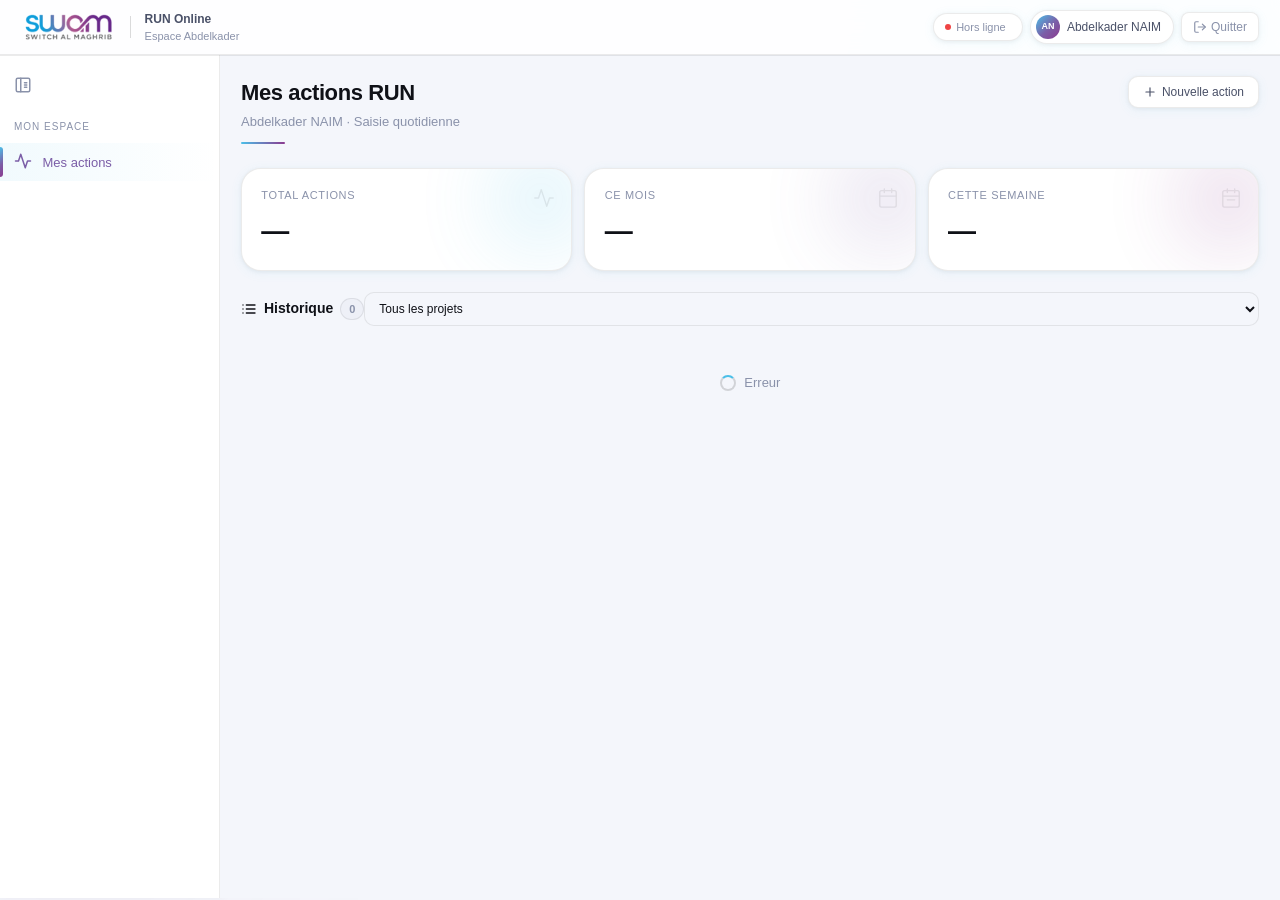
==== abdelkader.html @ e6ba7ee1 "Add files via upload" ====
<!DOCTYPE html>
<html lang="fr">
<head>
<meta charset="UTF-8">
<meta name="viewport" content="width=device-width, initial-scale=1.0">
<title>SWAM — Abdelkader NAIM</title>
<link rel="stylesheet" href="style.css">
</head>
<body>
<div class="orb orb1"></div>
<div class="orb orb2"></div>
<div class="toast-container"><div class="toast" id="toast"></div></div>

<div class="topbar">
  <div class="topbar-left">
    <div class="topbar-logo"><a href="index.html"><img src="[data-uri]" alt="SWAM" class="swam-logo"></a></div>
    <div class="topbar-div"></div>
    <div class="topbar-title"><strong>RUN Online</strong>Espace Abdelkader</div>
  </div>
  <div class="topbar-right">
    <div class="sb-pill" onclick="pingDB()">
      <div class="sb-dot chk" id="sb-dot"></div>
      <span id="sb-lbl" style="font-size:11px">Supabase</span>
      <span id="sb-ms" style="color:var(--text3);font-size:11px"></span>
    </div>
    <div class="user-chip">
      <div class="u-av">AN</div>
      <span class="u-name">Abdelkader NAIM</span>
    </div>
    <a href="index.html" class="btn-logout">
      <svg width="14" height="14" viewBox="0 0 24 24" fill="none" stroke="currentColor" stroke-width="2" stroke-linecap="round" stroke-linejoin="round"><path d="M9 21H5a2 2 0 0 1-2-2V5a2 2 0 0 1 2-2h4"/><polyline points="16 17 21 12 16 7"/><line x1="21" y1="12" x2="9" y2="12"/></svg>
      Quitter
    </a>
  </div>
</div>

<div class="app-body">
  <div class="sidebar" id="sidebar">
    <button class="sb-toggle" onclick="toggleSB()">
      <svg id="sb-icon" width="18" height="18" viewBox="0 0 24 24" fill="none" stroke="currentColor" stroke-width="2" stroke-linecap="round" stroke-linejoin="round"><rect x="3" y="3" width="18" height="18" rx="2"/><line x1="9" y1="3" x2="9" y2="21"/><line x1="14" y1="9" x2="17" y2="9"/><line x1="14" y1="12" x2="17" y2="12"/><line x1="14" y1="15" x2="17" y2="15"/></svg>
    </button>
    <div class="nav-section">Mon espace</div>
    <button class="nav-item active" id="nav-actions">
      <span class="nav-icon">
        <svg width="18" height="18" viewBox="0 0 24 24" fill="none" stroke="currentColor" stroke-width="2" stroke-linecap="round" stroke-linejoin="round"><polyline points="22 12 18 12 15 21 9 3 6 12 2 12"/></svg>
      </span>
      <span class="nav-label">Mes actions</span>
    </button>
  </div>

  <div class="content">
    <div class="page-hdr au">
      <div class="page-hdr-top">
        <div>
          <div class="page-title">Mes actions RUN</div>
          <div class="page-sub">Abdelkader NAIM · Saisie quotidienne</div>
        </div>
        <button class="btn-ghost" onclick="toggleForm()" id="form-toggle-btn">
          <svg width="14" height="14" viewBox="0 0 24 24" fill="none" stroke="currentColor" stroke-width="2" stroke-linecap="round" stroke-linejoin="round"><line x1="12" y1="5" x2="12" y2="19"/><line x1="5" y1="12" x2="19" y2="12"/></svg>
          Nouvelle action
        </button>
      </div>
      <div class="grad-accent"></div>
    </div>

    <div class="glass-card au d1 hidden" id="action-form" style="margin-bottom:1.25rem">
      <div class="glass-card-hdr">
        <div class="glass-card-title">
          <svg width="16" height="16" viewBox="0 0 24 24" fill="none" stroke="var(--c1)" stroke-width="2" stroke-linecap="round" stroke-linejoin="round"><line x1="12" y1="5" x2="12" y2="19"/><line x1="5" y1="12" x2="19" y2="12"/></svg>
          <span id="form-ttl">Nouvelle action</span>
        </div>
        <button class="btn-ghost" onclick="toggleForm()">
          <svg width="14" height="14" viewBox="0 0 24 24" fill="none" stroke="currentColor" stroke-width="2" stroke-linecap="round" stroke-linejoin="round"><line x1="18" y1="6" x2="6" y2="18"/><line x1="6" y1="6" x2="18" y2="18"/></svg>
        </button>
      </div>
      <div class="form-grid g2f">
        <div><label class="field-label">Date</label><input type="date" class="field-input" id="f-date"></div>
        <div><label class="field-label">Projet</label><select class="field-input" id="f-proj" onchange="loadFormST()"><option value="">— Sélectionner —</option></select></div>
      </div>
      <div class="form-grid g2f" style="margin-bottom:.75rem">
        <div><label class="field-label">Sous-tâche</label><select class="field-input" id="f-st"><option value="">— Aucune —</option></select></div>
        <div class="row-ab">
          <button class="btn-grad" id="f-submit" onclick="submitAction()">
            <svg width="14" height="14" viewBox="0 0 24 24" fill="none" stroke="currentColor" stroke-width="2" stroke-linecap="round" stroke-linejoin="round"><line x1="22" y1="2" x2="11" y2="13"/><polygon points="22 2 15 22 11 13 2 9 22 2"/></svg>
            <span id="f-lbl">Enregistrer</span>
          </button>
        </div>
      </div>
      <div><label class="field-label">Description</label><textarea class="field-input" id="f-desc" placeholder="Décrivez l'action réalisée…" rows="3"></textarea></div>
    </div>

    <div class="stats-grid au d2">
      <div class="stat-card"><div class="stat-glow g1c"></div><div class="stat-label">Total actions</div><div class="stat-val" id="ps-tot">—</div>
        <div class="stat-icon"><svg width="22" height="22" viewBox="0 0 24 24" fill="none" stroke="currentColor" stroke-width="1.5" stroke-linecap="round" stroke-linejoin="round"><polyline points="22 12 18 12 15 21 9 3 6 12 2 12"/></svg></div>
      </div>
      <div class="stat-card"><div class="stat-glow g2c"></div><div class="stat-label">Ce mois</div><div class="stat-val" id="ps-month">—</div>
        <div class="stat-icon"><svg width="22" height="22" viewBox="0 0 24 24" fill="none" stroke="currentColor" stroke-width="1.5" stroke-linecap="round" stroke-linejoin="round"><rect x="3" y="4" width="18" height="18" rx="2"/><line x1="16" y1="2" x2="16" y2="6"/><line x1="8" y1="2" x2="8" y2="6"/><line x1="3" y1="10" x2="21" y2="10"/></svg></div>
      </div>
      <div class="stat-card"><div class="stat-glow g3c"></div><div class="stat-label">Cette semaine</div><div class="stat-val" id="ps-week">—</div>
        <div class="stat-icon"><svg width="22" height="22" viewBox="0 0 24 24" fill="none" stroke="currentColor" stroke-width="1.5" stroke-linecap="round" stroke-linejoin="round"><rect x="3" y="4" width="18" height="18" rx="2"/><line x1="16" y1="2" x2="16" y2="6"/><line x1="8" y1="2" x2="8" y2="6"/><line x1="3" y1="10" x2="21" y2="10"/><line x1="8" y1="14" x2="16" y2="14"/></svg></div>
      </div>
    </div>

    <div class="sec-hdr au d3">
      <div class="sec-title">
        <svg width="16" height="16" viewBox="0 0 24 24" fill="none" stroke="currentColor" stroke-width="2" stroke-linecap="round" stroke-linejoin="round"><line x1="8" y1="6" x2="21" y2="6"/><line x1="8" y1="12" x2="21" y2="12"/><line x1="8" y1="18" x2="21" y2="18"/><line x1="3" y1="6" x2="3.01" y2="6"/><line x1="3" y1="12" x2="3.01" y2="12"/><line x1="3" y1="18" x2="3.01" y2="18"/></svg>
        Historique <span class="count-pill" id="p-cnt">0</span>
      </div>
      <select class="field-input" id="p-fproj" onchange="filterPA()" style="height:34px;padding:0 10px;font-size:12px;min-width:150px">
        <option value="">Tous les projets</option>
      </select>
    </div>
    <div id="person-list" class="action-list au d4"></div>
  </div>
</div>

<script src="icons.js"></script>
<script src="app.js"></script>
<script>
const WHO = 'ak';
let EDITING = null, formOpen = false, PA = [];

window.addEventListener('DOMContentLoaded', async () => {
  pingDB();
  await loadProjects();
  fillSel('f-proj');
  fillSel('p-fproj', true);
  document.getElementById('f-date').value = TODAY;
  await fetchPA();
});

function toggleSB() {
  SB_OPEN = !SB_OPEN;
  const sb = document.getElementById('sidebar');
  sb.classList.toggle('collapsed', !SB_OPEN);
}

function toggleForm() {
  const f = document.getElementById('action-form');
  const btn = document.getElementById('form-toggle-btn');
  formOpen = !formOpen;
  f.classList.toggle('hidden', !formOpen);
  btn.innerHTML = formOpen
    ? '<svg width="14" height="14" viewBox="0 0 24 24" fill="none" stroke="currentColor" stroke-width="2" stroke-linecap="round" stroke-linejoin="round"><line x1="18" y1="6" x2="6" y2="18"/><line x1="6" y1="6" x2="18" y2="18"/></svg> Fermer'
    : '<svg width="14" height="14" viewBox="0 0 24 24" fill="none" stroke="currentColor" stroke-width="2" stroke-linecap="round" stroke-linejoin="round"><line x1="12" y1="5" x2="12" y2="19"/><line x1="5" y1="12" x2="19" y2="12"/></svg> Nouvelle action';
  if (formOpen && !EDITING) { document.getElementById('f-date').value = TODAY; fillSel('f-proj'); }
}

function loadFormST() {
  const pid = document.getElementById('f-proj').value;
  const sel = document.getElementById('f-st');
  sel.innerHTML = '<option value="">— Aucune —</option>';
  if (!pid) return;
  const p = PROJS.find(x => x.id === pid);
  if (p && p.subtasks) p.subtasks.forEach(st => { const o = document.createElement('option'); o.value = st.id; o.textContent = st.name; sel.appendChild(o); });
}

async function fetchPA() {
  try {
    PA = await GET('actions', '?who=eq.ak&order=date.desc,created_at.desc&select=*,projects(name),subtasks(name)');
    document.getElementById('ps-tot').textContent   = PA.length;
    document.getElementById('ps-month').textContent = PA.filter(a => a.date >= MS).length;
    document.getElementById('ps-week').textContent  = PA.filter(a => a.date >= WS).length;
    filterPA();
  } catch(e) { document.getElementById('person-list').innerHTML = '<div class="loading-row"><div class="spinner"></div> Erreur</div>'; }
}

function filterPA() {
  const fp = document.getElementById('p-fproj').value;
  const acts = fp ? PA.filter(a => a.project_id === fp) : PA;
  document.getElementById('p-cnt').textContent = acts.length;
  renderList('person-list', acts, WHO, true);
}

async function submitAction() {
  const date = document.getElementById('f-date').value;
  const pid  = document.getElementById('f-proj').value;
  const stid = document.getElementById('f-st').value;
  const desc = document.getElementById('f-desc').value.trim();
  if (!date || !pid || !desc) { toast('Date, projet et description requis', 'err'); return; }
  const btn = document.getElementById('f-submit'); btn.disabled = true;
  try {
    if (EDITING) {
      await PATCH('actions', { date, project_id: pid, subtask_id: stid || null, description: desc }, '?id=eq.' + EDITING);
      toast('Action modifiée'); EDITING = null;
      document.getElementById('f-lbl').textContent = 'Enregistrer';
      document.getElementById('form-ttl').textContent = 'Nouvelle action';
    } else {
      await POST('actions', { id: uid(), who: WHO, date, project_id: pid, subtask_id: stid || null, description: desc });
      toast('Action ajoutée');
    }
    document.getElementById('f-desc').value = '';
    document.getElementById('f-proj').value = '';
    document.getElementById('f-st').innerHTML = '<option value="">— Aucune —</option>';
    if (formOpen) toggleForm();
    await fetchPA();
  } catch(e) { toast('Erreur : ' + e.message, 'err'); }
  btn.disabled = false;
}

async function editAct(id) {
  const a = PA.find(x => x.id === id); if (!a) return;
  EDITING = id;
  if (!formOpen) toggleForm();
  document.getElementById('f-date').value = a.date;
  fillSel('f-proj'); document.getElementById('f-proj').value = a.project_id || '';
  loadFormST(); setTimeout(() => { document.getElementById('f-st').value = a.subtask_id || ''; }, 80);
  document.getElementById('f-desc').value = a.description;
  document.getElementById('f-lbl').textContent = 'Mettre à jour';
  document.getElementById('form-ttl').textContent = "Modifier l'action";
  window.scrollTo(0, 0);
}

async function delAct(id) {
  if (!confirm('Supprimer cette action définitivement ?')) return;
  try { await DEL('actions', '?id=eq.' + id); toast('Action supprimée'); await fetchPA(); }
  catch(e) { toast('Erreur', 'err'); }
}
</script>
</body>
</html>
---- style.css ----
/* ── RESET & BASE ── */
*, *::before, *::after { box-sizing: border-box; margin: 0; padding: 0; }

:root {
  --c1: #4BBFE8;
  --c2: #7B5EA7;
  --c3: #8B3A8F;
  --grad: linear-gradient(135deg, #4BBFE8 0%, #7B5EA7 55%, #8B3A8F 100%);
  --grad90: linear-gradient(90deg, #4BBFE8, #8B3A8F);
  --bg: #F4F6FB;
  --bg2: #FFFFFF;
  --bg3: #EEF0F7;
  --text: #0F1117;
  --text2: #4A5168;
  --text3: #8A92AA;
  --bd: rgba(0,0,0,0.08);
  --bd2: rgba(0,0,0,0.14);
  --shadow: 0 2px 12px rgba(75,191,232,0.08), 0 1px 4px rgba(0,0,0,0.06);
  --shadow-hover: 0 8px 32px rgba(75,191,232,0.18), 0 2px 8px rgba(0,0,0,0.08);
  --r: 14px;
  --r2: 20px;
}

html, body {
  height: 100%;
  background: var(--bg);
  color: var(--text);
  font-family: 'Inter', -apple-system, BlinkMacSystemFont, 'Segoe UI', sans-serif;
  font-size: 14px;
  line-height: 1.5;
  overflow-x: hidden;
}

.hidden { display: none !important; }

/* ── ANIMATIONS ── */
@keyframes fadeUp {
  from { opacity: 0; transform: translateY(16px); }
  to   { opacity: 1; transform: translateY(0); }
}
@keyframes float {
  0%, 100% { transform: translateY(0); }
  50%       { transform: translateY(-7px); }
}
@keyframes pulse {
  0%, 100% { opacity: .4; }
  50%       { opacity: 1; }
}
@keyframes spin {
  to { transform: rotate(360deg); }
}
@keyframes scaleIn {
  from { opacity: 0; transform: scale(.96); }
  to   { opacity: 1; transform: scale(1); }
}
@keyframes countUp {
  from { opacity: 0; transform: translateY(6px); }
  to   { opacity: 1; transform: translateY(0); }
}

.au  { animation: fadeUp .45s cubic-bezier(.22,1,.36,1) both; }
.d1  { animation-delay: .06s; }
.d2  { animation-delay: .12s; }
.d3  { animation-delay: .18s; }
.d4  { animation-delay: .24s; }

/* ── BG ORBS ── */
.orb {
  position: fixed;
  border-radius: 50%;
  filter: blur(90px);
  pointer-events: none;
  z-index: 0;
}
.orb1 { width: 500px; height: 500px; background: rgba(75,191,232,.09); top: -150px; right: -100px; }
.orb2 { width: 350px; height: 350px; background: rgba(139,58,143,.06); bottom: 0; left: -80px; }

/* ── TOPBAR ── */
.topbar {
  display: flex;
  align-items: center;
  justify-content: space-between;
  padding: .7rem 1.5rem;
  background: rgba(255,255,255,.88);
  backdrop-filter: blur(20px);
  -webkit-backdrop-filter: blur(20px);
  border-bottom: 1px solid var(--bd);
  position: sticky;
  top: 0;
  z-index: 100;
  gap: .75rem;
  box-shadow: 0 1px 0 var(--bd);
}
.topbar-left  { display: flex; align-items: center; gap: 1rem; }
.topbar-logo  { display: flex; align-items: center; }
.topbar-logo img { height: 32px; width: auto; }
.topbar-div   { width: 1px; height: 22px; background: var(--bd2); }
.topbar-title { font-size: 11px; color: var(--text3); }
.topbar-title strong { color: var(--text2); font-weight: 600; display: block; font-size: 12px; }
.topbar-right { display: flex; align-items: center; gap: .5rem; }

/* Supabase pill */
.sb-pill {
  display: flex; align-items: center; gap: .375rem;
  background: #fff; border: 1px solid var(--bd); border-radius: 20px;
  padding: 5px 11px; font-size: 11px; color: var(--text3);
  cursor: pointer; transition: all .2s; box-shadow: var(--shadow);
}
.sb-pill:hover { border-color: rgba(75,191,232,.4); }
.sb-dot {
  width: 6px; height: 6px; border-radius: 50%;
  background: #D1D9E0; transition: background .3s; flex-shrink: 0;
}
.sb-dot.ok  { background: #10B981; box-shadow: 0 0 5px rgba(16,185,129,.4); }
.sb-dot.err { background: #EF4444; }
.sb-dot.chk { animation: pulse .8s infinite; background: #4BBFE8; }

/* User chip */
.user-chip {
  display: flex; align-items: center; gap: .5rem;
  background: #fff; border: 1px solid var(--bd); border-radius: 20px;
  padding: 4px 12px 4px 5px; box-shadow: var(--shadow);
}
.u-av {
  width: 24px; height: 24px; border-radius: 50%;
  background: var(--grad); display: flex; align-items: center;
  justify-content: center; font-size: 9px; font-weight: 700; color: #fff;
}
.u-name { font-size: 12px; color: var(--text2); font-weight: 500; }

/* Logout btn */
.btn-logout {
  background: #fff; border: 1px solid var(--bd); border-radius: 8px;
  padding: 5px 11px; cursor: pointer; font-size: 12px; color: var(--text3);
  display: flex; align-items: center; gap: 4px; font-family: inherit;
  transition: all .2s; box-shadow: var(--shadow); text-decoration: none;
}
.btn-logout:hover { border-color: rgba(239,68,68,.3); color: #EF4444; background: #FEF2F2; }

/* ── LAYOUT ── */
.app-body { display: flex; flex: 1; min-height: calc(100vh - 57px); }

/* ── SIDEBAR ── */
.sidebar {
  width: 220px; flex-shrink: 0;
  background: var(--bg2); border-right: 1px solid var(--bd);
  padding: 1rem 0; display: flex; flex-direction: column; gap: .125rem;
  transition: width .3s cubic-bezier(.22,1,.36,1); overflow: hidden;
  box-shadow: 2px 0 8px rgba(0,0,0,.03);
  position: sticky; top: 57px; height: calc(100vh - 57px);
}
.sidebar.collapsed { width: 52px; }
.sb-toggle {
  background: none; border: none; cursor: pointer; color: var(--text3);
  padding: .5rem 1rem; display: flex; align-items: center;
  margin-bottom: .375rem; font-family: inherit; transition: color .2s;
}
.sb-toggle:hover { color: var(--text); }
.nav-section {
  font-size: 10px; color: var(--text3); text-transform: uppercase;
  letter-spacing: .1em; padding: .5rem 1rem; margin-top: .25rem;
  white-space: nowrap; overflow: hidden; font-weight: 500;
}
.sidebar.collapsed .nav-section { opacity: 0; }
.nav-item {
  display: flex; align-items: center; gap: .75rem;
  padding: .6rem 1rem; cursor: pointer; color: var(--text3);
  font-size: 13px; font-weight: 400; transition: all .18s;
  position: relative; white-space: nowrap; border: none;
  background: none; font-family: inherit; width: 100%; margin: 1px 0;
  text-decoration: none;
}
.nav-item::before {
  content: ''; position: absolute; left: 0; top: 4px; bottom: 4px;
  width: 3px; background: var(--grad); border-radius: 0 3px 3px 0;
  opacity: 0; transition: opacity .18s;
}
.nav-item.active { color: var(--c2); background: linear-gradient(90deg,rgba(75,191,232,.08),transparent); font-weight: 500; }
.nav-item.active::before { opacity: 1; }
.nav-item:hover:not(.active) { color: var(--text); background: var(--bg3); }
.nav-icon { font-size: 18px; flex-shrink: 0; line-height: 1; }
.nav-label { opacity: 1; transition: opacity .2s; }
.sidebar.collapsed .nav-label { opacity: 0; pointer-events: none; }

/* ── CONTENT ── */
.content { flex: 1; overflow-y: auto; padding: 1.5rem; min-width: 0; background: var(--bg); position: relative; z-index: 1; }

/* ── PAGE HEADER ── */
.page-hdr { margin-bottom: 1.75rem; }
.page-hdr-top { display: flex; align-items: flex-start; justify-content: space-between; gap: 1rem; }
.page-title { font-size: 22px; font-weight: 700; color: var(--text); letter-spacing: -.4px; }
.page-sub { font-size: 13px; color: var(--text3); margin-top: .2rem; }
.grad-accent { height: 2px; width: 44px; background: var(--grad90); border-radius: 2px; margin-top: .75rem; }

/* ── STAT CARDS ── */
.stats-grid { display: grid; grid-template-columns: repeat(3,1fr); gap: .875rem; margin-bottom: 1.5rem; }
.stat-card {
  background: #fff; border: 1px solid var(--bd); border-radius: var(--r2);
  padding: 1.25rem 1.375rem; position: relative; overflow: hidden;
  transition: transform .22s cubic-bezier(.22,1,.36,1), box-shadow .22s;
  box-shadow: var(--shadow);
}
.stat-card:hover { transform: translateY(-3px); box-shadow: var(--shadow-hover); }
.stat-card.accent { background: var(--grad); border: none; box-shadow: 0 8px 24px rgba(75,191,232,.3); }
.stat-card.accent .stat-label { color: rgba(255,255,255,.75); }
.stat-card.accent .stat-val   { color: #fff; }
.stat-card.accent .stat-trend { color: rgba(255,255,255,.65); }
.stat-glow { position: absolute; width: 100px; height: 100px; border-radius: 50%; filter: blur(40px); opacity: .18; right: -20px; top: -20px; pointer-events: none; }
.g1c { background: #4BBFE8; }
.g2c { background: #7B5EA7; }
.g3c { background: #8B3A8F; }
.stat-label { font-size: 11px; color: var(--text3); text-transform: uppercase; letter-spacing: .06em; margin-bottom: .5rem; position: relative; z-index: 1; font-weight: 500; }
.stat-val   { font-size: 28px; font-weight: 700; color: var(--text); letter-spacing: -.5px; position: relative; z-index: 1; animation: countUp .4s ease; }
.stat-trend { font-size: 11px; color: var(--text3); margin-top: .375rem; position: relative; z-index: 1; }
.stat-icon  { position: absolute; right: 1.125rem; top: 1.125rem; font-size: 22px; opacity: .08; z-index: 1; }
.stat-card.accent .stat-icon { opacity: .25; color: #fff; }

/* ── GLASS CARD ── */
.glass-card { background: #fff; border: 1px solid var(--bd); border-radius: var(--r2); padding: 1.375rem; box-shadow: var(--shadow); }
.glass-card-hdr { display: flex; align-items: center; justify-content: space-between; margin-bottom: 1.125rem; }
.glass-card-title { font-size: 14px; font-weight: 600; color: var(--text); display: flex; align-items: center; gap: .5rem; }

/* ── FORM ── */
.form-grid   { display: grid; gap: .75rem; margin-bottom: .75rem; }
.g2f { grid-template-columns: 1fr 1fr; }
.g1f { grid-template-columns: 1fr; }

.field-label {
  display: block; font-size: 11px; color: var(--text3);
  margin-bottom: 5px; font-weight: 500; text-transform: uppercase; letter-spacing: .05em;
}
.field-input {
  width: 100%; background: #F4F6FB; border: 1px solid var(--bd);
  border-radius: 10px; padding: 9px 12px; font-size: 13px;
  color: var(--text); font-family: inherit; outline: none; transition: all .2s;
}
.field-input:focus { border-color: rgba(75,191,232,.6); background: #fff; box-shadow: 0 0 0 3px rgba(75,191,232,.12); }
textarea.field-input { resize: vertical; min-height: 80px; line-height: 1.5; }

.btn-grad {
  background: var(--grad); color: #fff; border: none; border-radius: 10px;
  padding: 9px 18px; font-size: 13px; font-weight: 600; cursor: pointer;
  font-family: inherit; display: inline-flex; align-items: center; gap: .375rem;
  transition: all .2s cubic-bezier(.22,1,.36,1); white-space: nowrap;
  box-shadow: 0 4px 14px rgba(75,191,232,.3); text-decoration: none;
}
.btn-grad:hover  { transform: translateY(-1px); box-shadow: 0 8px 24px rgba(75,191,232,.4); }
.btn-grad:active { transform: scale(.97); }
.btn-grad:disabled { opacity: .5; cursor: not-allowed; transform: none; }

.btn-ghost {
  background: #fff; border: 1px solid var(--bd); border-radius: 10px;
  padding: 8px 14px; font-size: 12px; color: var(--text2); cursor: pointer;
  font-family: inherit; display: inline-flex; align-items: center; gap: .35rem;
  transition: all .2s; box-shadow: var(--shadow);
}
.btn-ghost:hover  { border-color: var(--bd2); background: var(--bg3); }
.btn-ghost.danger { color: #DC2626; }
.btn-ghost.danger:hover { border-color: rgba(220,38,38,.25); background: #FEF2F2; }

.row-ab { display: flex; align-items: flex-end; }

/* ── ACTION CARDS ── */
.action-list { display: flex; flex-direction: column; gap: .625rem; }
.acard {
  background: #fff; border: 1px solid var(--bd); border-radius: var(--r);
  padding: .875rem 1.125rem .875rem 1.25rem;
  position: relative; overflow: hidden;
  transition: all .2s cubic-bezier(.22,1,.36,1);
  box-shadow: var(--shadow);
  animation: fadeUp .35s cubic-bezier(.22,1,.36,1) both;
}
.acard::before { content: ''; position: absolute; left: 0; top: 0; bottom: 0; width: 3px; background: var(--grad); }
.acard:hover { transform: translateX(3px); box-shadow: var(--shadow-hover); border-color: rgba(75,191,232,.22); }
.acard-meta { display: flex; flex-wrap: wrap; gap: .35rem; margin-bottom: .5rem; }
.chip { font-size: 11px; padding: 3px 9px; border-radius: 20px; font-weight: 500; display: inline-flex; align-items: center; gap: 3px; }
.ch-date { background: #EEF0F7; color: var(--text3); border: 1px solid var(--bd); }
.ch-proj { background: rgba(75,191,232,.1); color: #1A7A9E; border: 1px solid rgba(75,191,232,.22); }
.ch-sub  { background: rgba(123,94,167,.1); color: #4A2D80; border: 1px solid rgba(123,94,167,.2); }
.ch-ak   { background: rgba(75,191,232,.1); color: #1A7A9E; border: 1px solid rgba(75,191,232,.22); }
.ch-hz   { background: rgba(139,58,143,.1); color: #6B1F70; border: 1px solid rgba(139,58,143,.2); }
.acard-desc { font-size: 13px; color: var(--text2); line-height: 1.55; }
.acard-foot { display: flex; justify-content: flex-end; gap: .35rem; margin-top: .75rem; padding-top: .75rem; border-top: 1px solid var(--bd); }

/* ── FILTERS ── */
.filters-bar {
  display: flex; gap: .625rem; flex-wrap: wrap; align-items: flex-end;
  padding: .875rem 1.125rem; background: #fff; border: 1px solid var(--bd);
  border-radius: var(--r); margin-bottom: 1.125rem; box-shadow: var(--shadow);
}
.fg { min-width: 110px; flex: 1; }

/* ── PROJECTS ── */
.pcard {
  background: #fff; border: 1px solid var(--bd); border-radius: var(--r);
  padding: .875rem 1rem; margin-bottom: .5rem;
  transition: all .2s; box-shadow: var(--shadow);
  animation: fadeUp .3s ease both;
}
.pcard:hover { border-color: rgba(75,191,232,.25); box-shadow: var(--shadow-hover); }
.pcard-hdr  { display: flex; align-items: center; justify-content: space-between; }
.pcard-name-btn {
  display: flex; align-items: center; gap: .625rem; cursor: pointer;
  background: none; border: none; color: var(--text); font-size: 13px;
  font-weight: 500; font-family: inherit; padding: 0; flex: 1; text-align: left;
}
.pcard-icon {
  width: 28px; height: 28px; border-radius: 8px; flex-shrink: 0;
  background: linear-gradient(135deg,rgba(75,191,232,.15),rgba(139,58,143,.15));
  display: flex; align-items: center; justify-content: center; font-size: 15px;
  border: 1px solid rgba(75,191,232,.2);
}
.pbadge { font-size: 10px; color: var(--text3); background: var(--bg3); padding: 2px 7px; border-radius: 20px; border: 1px solid var(--bd); }
.st-panel { margin-top: .75rem; padding-top: .75rem; border-top: 1px solid var(--bd); animation: scaleIn .2s ease; }
.st-row { display: flex; align-items: center; justify-content: space-between; padding: 5px 0; border-bottom: 1px solid rgba(0,0,0,.04); font-size: 13px; color: var(--text2); }
.st-row:last-of-type { border-bottom: none; }
.st-dot { width: 5px; height: 5px; border-radius: 50%; flex-shrink: 0; background: var(--grad90); }
.st-name { display: flex; align-items: center; gap: .5rem; flex: 1; }
.add-il { display: flex; gap: .5rem; margin-top: .625rem; }
.add-il .field-input { flex: 1; }
.edit-il { display: flex; gap: .4rem; align-items: center; flex: 1; }
.edit-il .field-input { flex: 1; }
.add-pbox { background: var(--bg3); border: 1px solid var(--bd); border-radius: var(--r); padding: 1rem; margin-bottom: .75rem; animation: scaleIn .2s ease; box-shadow: var(--shadow); }

/* ── NAV TABS ── */
.nav-tabs { display: flex; gap: 2px; background: var(--bg3); border: 1px solid var(--bd); border-radius: 12px; padding: 3px; margin-bottom: 1.375rem; }
.ntab { flex: 1; text-align: center; padding: 7px; border-radius: 9px; font-size: 12px; cursor: pointer; color: var(--text3); border: none; background: none; font-family: inherit; transition: all .2s; display: flex; align-items: center; justify-content: center; gap: .375rem; font-weight: 500; }
.ntab.active { background: #fff; color: var(--c2); border: 1px solid var(--bd); box-shadow: var(--shadow); }
.ntab:hover:not(.active) { color: var(--text2); }

/* ── SEC HEADER ── */
.sec-hdr { display: flex; align-items: center; justify-content: space-between; margin-bottom: .875rem; }
.sec-title { font-size: 14px; font-weight: 600; color: var(--text); display: flex; align-items: center; gap: .5rem; }
.count-pill { font-size: 11px; color: var(--text3); background: var(--bg3); border: 1px solid var(--bd); padding: 2px 8px; border-radius: 20px; }

/* ── EMPTY / LOADING ── */
.empty-state { text-align: center; padding: 3rem 1.5rem; color: var(--text3); border: 1.5px dashed var(--bd); border-radius: var(--r); }
.empty-state .empty-icon { font-size: 32px; display: block; margin-bottom: .875rem; opacity: .25; }
.empty-title { font-size: 14px; font-weight: 500; color: var(--text2); margin-bottom: .25rem; }
.empty-sub { font-size: 12px; }
.loading-row { display: flex; align-items: center; gap: .625rem; color: var(--text3); font-size: 13px; padding: 2.5rem; justify-content: center; }
.spinner { width: 16px; height: 16px; border: 2px solid var(--bd2); border-top-color: var(--c1); border-radius: 50%; animation: spin .5s linear infinite; }

/* ── TOAST ── */
.toast-container { position: fixed; bottom: 1.5rem; right: 1.5rem; z-index: 9999; pointer-events: none; }
.toast {
  background: rgba(255,255,255,.96); backdrop-filter: blur(16px);
  border: 1px solid var(--bd); color: var(--text); padding: .625rem 1rem;
  border-radius: 10px; font-size: 12px; opacity: 0; transform: translateY(8px);
  transition: all .25s; display: flex; align-items: center; gap: .4rem;
  white-space: nowrap; box-shadow: 0 8px 24px rgba(0,0,0,.1); pointer-events: none;
}
.toast.show { opacity: 1; transform: translateY(0); }
.toast.ok  .t-icon { color: #10B981; }
.toast.err .t-icon { color: #EF4444; }

/* ── SVG ICON UTILITY ── */
.icon { width: 18px; height: 18px; display: inline-block; vertical-align: middle; flex-shrink: 0; fill: none; stroke: currentColor; stroke-width: 1.8; stroke-linecap: round; stroke-linejoin: round; }
.icon-lg { width: 22px; height: 22px; }
.icon-sm { width: 14px; height: 14px; }

/* ── RESPONSIVE ── */
@media (max-width: 640px) {
  .stats-grid { grid-template-columns: 1fr; }
  .g2f { grid-template-columns: 1fr; }
  .sidebar { width: 52px; }
  .sidebar .nav-label { opacity: 0; pointer-events: none; }
  .sidebar .nav-section { opacity: 0; }
}

/* ── LOGO SWAM ── */
.swam-logo { height: 38px; width: auto; display: block; }
.swam-logo-lg { height: 56px; width: auto; display: block; }
.topbar-logo a { display: flex; align-items: center; text-decoration: none; }
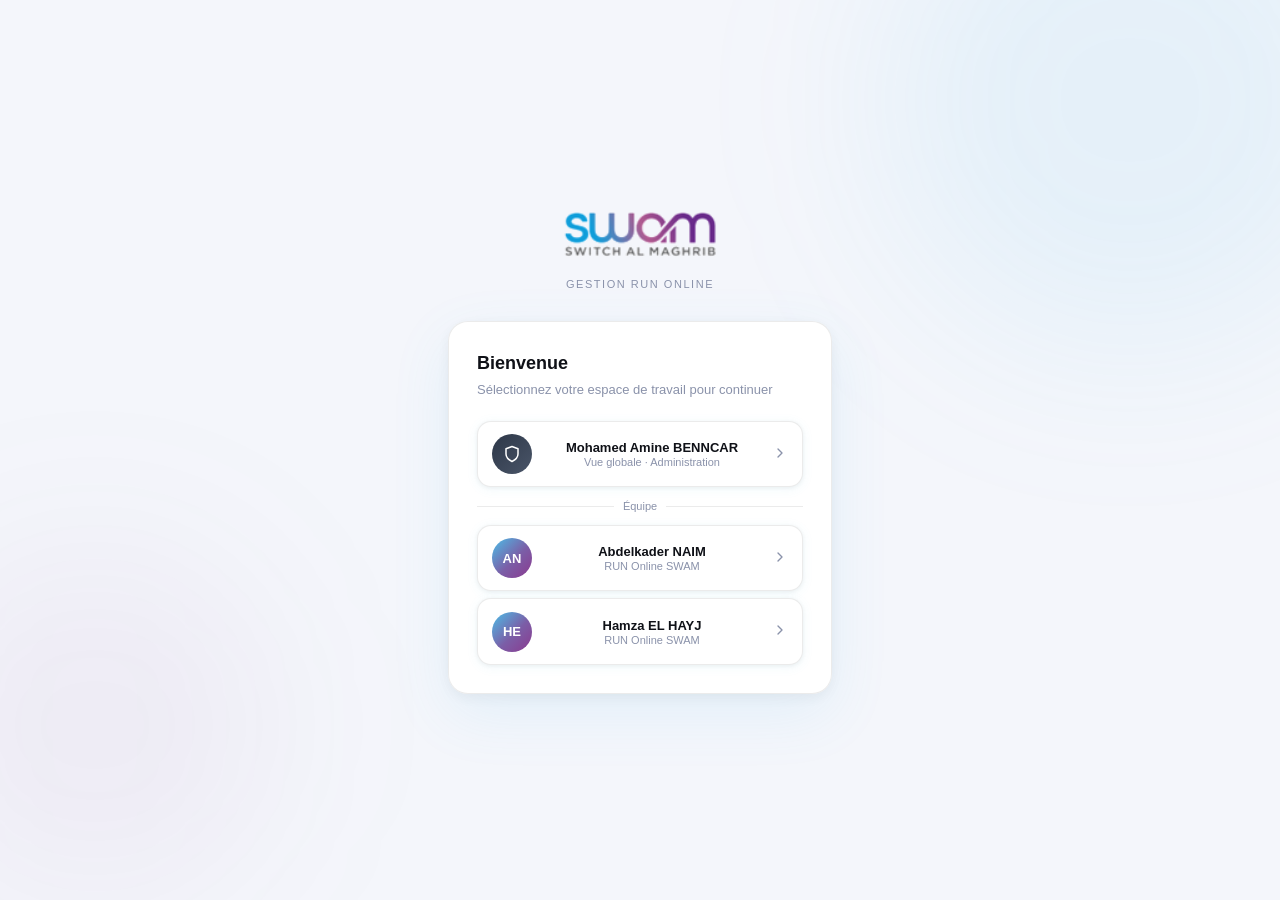
==== commit 821118a4: "Add files via upload" ====
--- a/abdelkader.html
+++ b/abdelkader.html
@@ -1,6 +1,12 @@
 <!DOCTYPE html>
 <html lang="fr">
 <head>
+<script>
+(function(){
+  var auth = sessionStorage.getItem('swam_auth');
+  if (auth !== 'ak') { window.location.replace('index.html'); }
+})();
+</script>
 <meta charset="UTF-8">
 <meta name="viewport" content="width=device-width, initial-scale=1.0">
 <title>SWAM — Abdelkader NAIM</title>
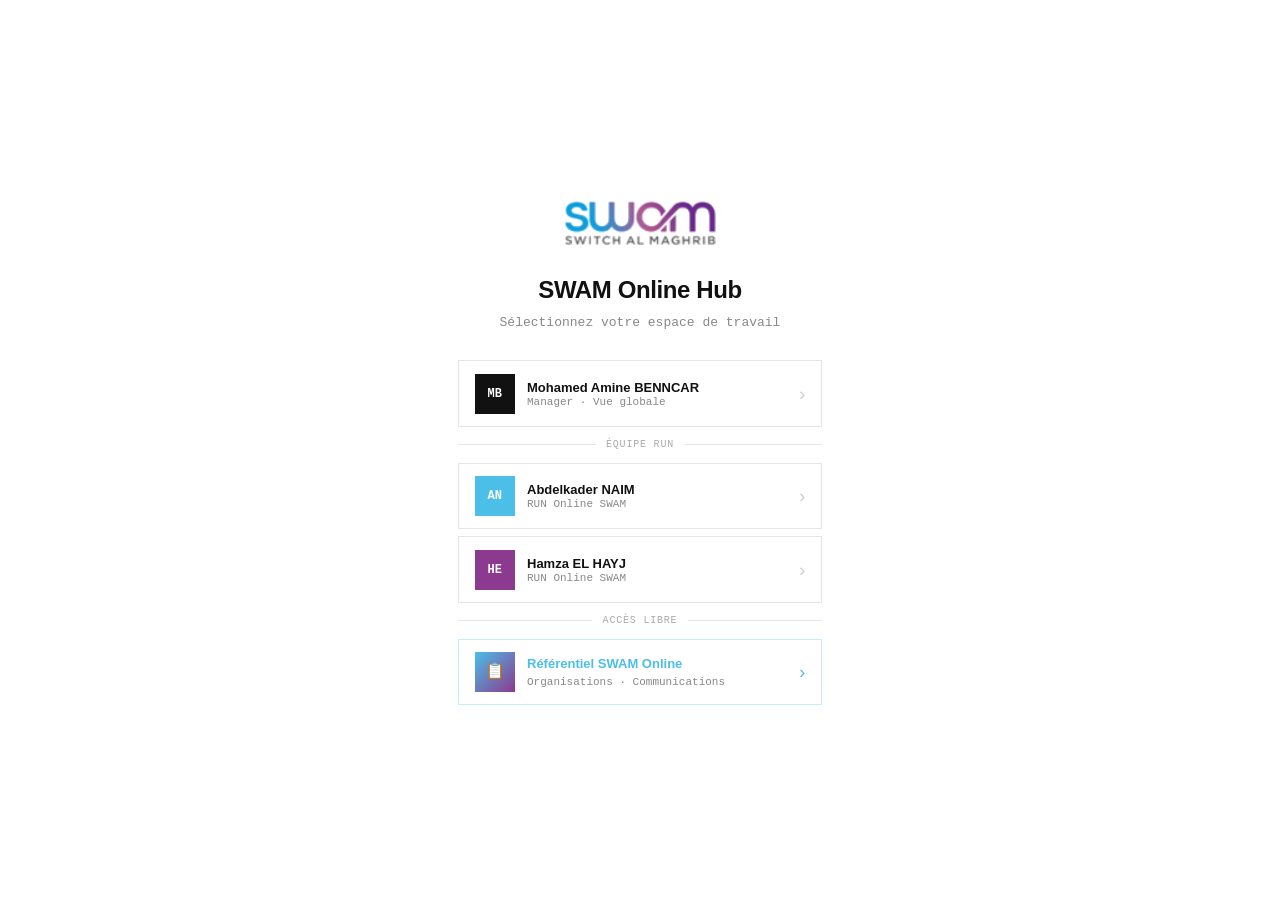
==== commit 54854a98: "Add files via upload" ====
--- a/abdelkader.html
+++ b/abdelkader.html
@@ -1,227 +1,276 @@
 <!DOCTYPE html>
 <html lang="fr">
 <head>
-<script>
-(function(){
-  var auth = sessionStorage.getItem('swam_auth');
-  if (auth !== 'ak') { window.location.replace('index.html'); }
-})();
-</script>
-<meta charset="UTF-8">
-<meta name="viewport" content="width=device-width, initial-scale=1.0">
+<meta charset="UTF-8"><meta name="viewport" content="width=device-width,initial-scale=1">
 <title>SWAM — Abdelkader NAIM</title>
-<link rel="stylesheet" href="style.css">
+<link rel="stylesheet" href="hub-style.css">
+<script>(function(){var a=sessionStorage.getItem('swam_auth');if(a!=='ak')window.location.replace('index.html');})();</script>
+<style>
+.page-content{padding:2rem;background:#fff;min-height:calc(100vh - 115px)}
+.action-form{background:#fafafa;border:1.5px solid #e5e5e5;padding:1.5rem;margin-bottom:1.5rem;display:none}
+.action-form.open{display:block}
+.form-grid-2{display:grid;grid-template-columns:1fr 1fr;gap:1rem;margin-bottom:1rem}
+.actions-header{display:flex;align-items:center;justify-content:space-between;margin-bottom:1rem;padding-bottom:.75rem;border-bottom:1.5px solid #111}
+.actions-title{font-size:14px;font-weight:700;color:#111;font-family:var(--mono);text-transform:uppercase;letter-spacing:.06em;display:flex;align-items:center;gap:.625rem}
+.cnt-badge{font-family:var(--mono);font-size:11px;color:#888;font-weight:400}
+.filter-sel{border:none;border-bottom:1.5px solid #e5e5e5;padding:5px 0;font-size:12px;color:#666;background:transparent;outline:none;font-family:var(--mono);cursor:pointer;min-width:160px}
+.filter-sel:focus{border-bottom-color:#111}
+.stat-row{display:grid;grid-template-columns:repeat(3,1fr);gap:1rem;margin-bottom:1.5rem}
+.stat-card{background:#fff;border:1px solid #e5e5e5;border-top:3px solid #111;padding:1rem 1.125rem}
+.stat-card-num{font-size:26px;font-weight:800;color:#111;display:block;letter-spacing:-.5px}
+.stat-card-lbl{font-family:var(--mono);font-size:10px;color:#888;text-transform:uppercase;letter-spacing:.08em;margin-top:3px;display:block}
+</style>
 </head>
 <body>
-<div class="orb orb1"></div>
-<div class="orb orb2"></div>
-<div class="toast-container"><div class="toast" id="toast"></div></div>
-
-<div class="topbar">
-  <div class="topbar-left">
-    <div class="topbar-logo"><a href="index.html"><img src="[data-uri]" alt="SWAM" class="swam-logo"></a></div>
-    <div class="topbar-div"></div>
-    <div class="topbar-title"><strong>RUN Online</strong>Espace Abdelkader</div>
-  </div>
-  <div class="topbar-right">
-    <div class="sb-pill" onclick="pingDB()">
-      <div class="sb-dot chk" id="sb-dot"></div>
-      <span id="sb-lbl" style="font-size:11px">Supabase</span>
-      <span id="sb-ms" style="color:var(--text3);font-size:11px"></span>
-    </div>
-    <div class="user-chip">
-      <div class="u-av">AN</div>
-      <span class="u-name">Abdelkader NAIM</span>
-    </div>
-    <a href="index.html" class="btn-logout">
-      <svg width="14" height="14" viewBox="0 0 24 24" fill="none" stroke="currentColor" stroke-width="2" stroke-linecap="round" stroke-linejoin="round"><path d="M9 21H5a2 2 0 0 1-2-2V5a2 2 0 0 1 2-2h4"/><polyline points="16 17 21 12 16 7"/><line x1="21" y1="12" x2="9" y2="12"/></svg>
-      Quitter
-    </a>
+<div id="tw" style="position:fixed;bottom:1.5rem;right:1.5rem;z-index:999;pointer-events:none"></div>
+
+<!-- TOPBAR -->
+<div class="topbar" style="position:relative">
+  <div class="topbar-logo">
+    <a href="index.html"><img src="[data-uri]" alt="SWAM" style="height:38px;width:auto"></a>
+    <div class="topbar-brand">
+      <div class="topbar-brand-name">SWAM Online Hub</div>
+      <div class="topbar-brand-sub">RUN Online <span>—</span> Espace Abdelkader</div>
+    </div>
+  </div>
+  <div style="margin-left:auto;display:flex;align-items:center;gap:.875rem">
+    <div style="font-size:13px;font-weight:600;color:#111">Abdelkader NAIM</div>
+    <div style="font-size:11px;color:#888;font-family:var(--mono)">·</div>
+    <div style="display:flex;align-items:center;gap:.375rem;font-size:11px;color:#888;font-family:var(--mono)">
+      <div id="sb-dot" style="width:7px;height:7px;border-radius:50%;background:#ccc;flex-shrink:0"></div>
+      <span id="sb-txt">…</span>
+    </div>
+    <a href="index.html" class="btn-ghost" style="font-size:12px">Quitter</a>
   </div>
 </div>
 
-<div class="app-body">
-  <div class="sidebar" id="sidebar">
-    <button class="sb-toggle" onclick="toggleSB()">
-      <svg id="sb-icon" width="18" height="18" viewBox="0 0 24 24" fill="none" stroke="currentColor" stroke-width="2" stroke-linecap="round" stroke-linejoin="round"><rect x="3" y="3" width="18" height="18" rx="2"/><line x1="9" y1="3" x2="9" y2="21"/><line x1="14" y1="9" x2="17" y2="9"/><line x1="14" y1="12" x2="17" y2="12"/><line x1="14" y1="15" x2="17" y2="15"/></svg>
-    </button>
-    <div class="nav-section">Mon espace</div>
-    <button class="nav-item active" id="nav-actions">
-      <span class="nav-icon">
-        <svg width="18" height="18" viewBox="0 0 24 24" fill="none" stroke="currentColor" stroke-width="2" stroke-linecap="round" stroke-linejoin="round"><polyline points="22 12 18 12 15 21 9 3 6 12 2 12"/></svg>
-      </span>
-      <span class="nav-label">Mes actions</span>
-    </button>
-  </div>
-
-  <div class="content">
-    <div class="page-hdr au">
-      <div class="page-hdr-top">
-        <div>
-          <div class="page-title">Mes actions RUN</div>
-          <div class="page-sub">Abdelkader NAIM · Saisie quotidienne</div>
-        </div>
-        <button class="btn-ghost" onclick="toggleForm()" id="form-toggle-btn">
-          <svg width="14" height="14" viewBox="0 0 24 24" fill="none" stroke="currentColor" stroke-width="2" stroke-linecap="round" stroke-linejoin="round"><line x1="12" y1="5" x2="12" y2="19"/><line x1="5" y1="12" x2="19" y2="12"/></svg>
-          Nouvelle action
-        </button>
-      </div>
-      <div class="grad-accent"></div>
-    </div>
-
-    <div class="glass-card au d1 hidden" id="action-form" style="margin-bottom:1.25rem">
-      <div class="glass-card-hdr">
-        <div class="glass-card-title">
-          <svg width="16" height="16" viewBox="0 0 24 24" fill="none" stroke="var(--c1)" stroke-width="2" stroke-linecap="round" stroke-linejoin="round"><line x1="12" y1="5" x2="12" y2="19"/><line x1="5" y1="12" x2="19" y2="12"/></svg>
-          <span id="form-ttl">Nouvelle action</span>
-        </div>
-        <button class="btn-ghost" onclick="toggleForm()">
-          <svg width="14" height="14" viewBox="0 0 24 24" fill="none" stroke="currentColor" stroke-width="2" stroke-linecap="round" stroke-linejoin="round"><line x1="18" y1="6" x2="6" y2="18"/><line x1="6" y1="6" x2="18" y2="18"/></svg>
-        </button>
-      </div>
-      <div class="form-grid g2f">
-        <div><label class="field-label">Date</label><input type="date" class="field-input" id="f-date"></div>
-        <div><label class="field-label">Projet</label><select class="field-input" id="f-proj" onchange="loadFormST()"><option value="">— Sélectionner —</option></select></div>
-      </div>
-      <div class="form-grid g2f" style="margin-bottom:.75rem">
-        <div><label class="field-label">Sous-tâche</label><select class="field-input" id="f-st"><option value="">— Aucune —</option></select></div>
-        <div class="row-ab">
-          <button class="btn-grad" id="f-submit" onclick="submitAction()">
-            <svg width="14" height="14" viewBox="0 0 24 24" fill="none" stroke="currentColor" stroke-width="2" stroke-linecap="round" stroke-linejoin="round"><line x1="22" y1="2" x2="11" y2="13"/><polygon points="22 2 15 22 11 13 2 9 22 2"/></svg>
-            <span id="f-lbl">Enregistrer</span>
-          </button>
-        </div>
-      </div>
-      <div><label class="field-label">Description</label><textarea class="field-input" id="f-desc" placeholder="Décrivez l'action réalisée…" rows="3"></textarea></div>
-    </div>
-
-    <div class="stats-grid au d2">
-      <div class="stat-card"><div class="stat-glow g1c"></div><div class="stat-label">Total actions</div><div class="stat-val" id="ps-tot">—</div>
-        <div class="stat-icon"><svg width="22" height="22" viewBox="0 0 24 24" fill="none" stroke="currentColor" stroke-width="1.5" stroke-linecap="round" stroke-linejoin="round"><polyline points="22 12 18 12 15 21 9 3 6 12 2 12"/></svg></div>
-      </div>
-      <div class="stat-card"><div class="stat-glow g2c"></div><div class="stat-label">Ce mois</div><div class="stat-val" id="ps-month">—</div>
-        <div class="stat-icon"><svg width="22" height="22" viewBox="0 0 24 24" fill="none" stroke="currentColor" stroke-width="1.5" stroke-linecap="round" stroke-linejoin="round"><rect x="3" y="4" width="18" height="18" rx="2"/><line x1="16" y1="2" x2="16" y2="6"/><line x1="8" y1="2" x2="8" y2="6"/><line x1="3" y1="10" x2="21" y2="10"/></svg></div>
-      </div>
-      <div class="stat-card"><div class="stat-glow g3c"></div><div class="stat-label">Cette semaine</div><div class="stat-val" id="ps-week">—</div>
-        <div class="stat-icon"><svg width="22" height="22" viewBox="0 0 24 24" fill="none" stroke="currentColor" stroke-width="1.5" stroke-linecap="round" stroke-linejoin="round"><rect x="3" y="4" width="18" height="18" rx="2"/><line x1="16" y1="2" x2="16" y2="6"/><line x1="8" y1="2" x2="8" y2="6"/><line x1="3" y1="10" x2="21" y2="10"/><line x1="8" y1="14" x2="16" y2="14"/></svg></div>
-      </div>
-    </div>
-
-    <div class="sec-hdr au d3">
-      <div class="sec-title">
-        <svg width="16" height="16" viewBox="0 0 24 24" fill="none" stroke="currentColor" stroke-width="2" stroke-linecap="round" stroke-linejoin="round"><line x1="8" y1="6" x2="21" y2="6"/><line x1="8" y1="12" x2="21" y2="12"/><line x1="8" y1="18" x2="21" y2="18"/><line x1="3" y1="6" x2="3.01" y2="6"/><line x1="3" y1="12" x2="3.01" y2="12"/><line x1="3" y1="18" x2="3.01" y2="18"/></svg>
-        Historique <span class="count-pill" id="p-cnt">0</span>
-      </div>
-      <select class="field-input" id="p-fproj" onchange="filterPA()" style="height:34px;padding:0 10px;font-size:12px;min-width:150px">
-        <option value="">Tous les projets</option>
-      </select>
-    </div>
-    <div id="person-list" class="action-list au d4"></div>
-  </div>
+<!-- SUBNAV -->
+<div class="subnav">
+  <div class="subnav-tabs">
+    <button class="stab active">Mes actions <span class="tcnt" id="cnt-tab">0</span></button>
+  </div>
+  <button class="subnav-action" onclick="toggleForm()">+ Nouvelle action</button>
 </div>
 
-<script src="icons.js"></script>
-<script src="app.js"></script>
+<!-- CONTENT -->
+<div class="page-content">
+
+  <!-- FORMULAIRE -->
+  <div class="action-form" id="action-form">
+    <div style="display:flex;align-items:center;justify-content:space-between;margin-bottom:1.25rem">
+      <div style="font-size:14px;font-weight:800;color:#111;letter-spacing:-.2px" id="form-title">Nouvelle action</div>
+      <button class="btn-ghost" onclick="toggleForm()">Fermer ×</button>
+    </div>
+    <div class="form-grid-2">
+      <div class="form-row">
+        <label class="field-label">Date</label>
+        <input type="date" class="field-input" id="f-date">
+      </div>
+      <div class="form-row">
+        <label class="field-label">Projet <span class="field-req">*</span></label>
+        <select class="field-select" id="f-proj" onchange="loadST()"><option value="" class="placeholder">Choisissez un projet…</option></select>
+      </div>
+    </div>
+    <div class="form-grid-2">
+      <div class="form-row">
+        <label class="field-label">Sous-tâche</label>
+        <select class="field-select" id="f-st"><option value="">— Aucune —</option></select>
+      </div>
+      <div style="display:flex;align-items:flex-end">
+        <button class="btn-new" id="f-submit" onclick="submitAction()" style="width:100%;justify-content:center">Enregistrer →</button>
+      </div>
+    </div>
+    <div class="form-row">
+      <label class="field-label">Description <span class="field-req">*</span></label>
+      <textarea class="field-textarea" id="f-desc" placeholder="Décrivez l'action réalisée…" rows="3"></textarea>
+    </div>
+  </div>
+
+  <!-- STATS -->
+  <div class="stat-row">
+    <div class="stat-card"><span class="stat-card-num" id="st-total">—</span><span class="stat-card-lbl">Total actions</span></div>
+    <div class="stat-card"><span class="stat-card-num" id="st-month">—</span><span class="stat-card-lbl">Ce mois</span></div>
+    <div class="stat-card"><span class="stat-card-num" id="st-week">—</span><span class="stat-card-lbl">Cette semaine</span></div>
+  </div>
+
+  <!-- LISTE -->
+  <div class="actions-header">
+    <div class="actions-title">
+      Historique des actions
+      <span class="cnt-badge" id="cnt-list">0 action</span>
+    </div>
+    <select class="filter-sel" id="f-filter-proj" onchange="filterActions()">
+      <option value="">Tous les projets</option>
+    </select>
+  </div>
+  <div class="cards-grid" id="action-list">
+    <div class="loading"><div class="spinner"></div> Chargement…</div>
+  </div>
+</div>
+
 <script>
-const WHO = 'ak';
-let EDITING = null, formOpen = false, PA = [];
-
-window.addEventListener('DOMContentLoaded', async () => {
-  pingDB();
+
+const SB='https://qefpnyrumjacrznebtgf.supabase.co',KEY='eyJhbGciOiJIUzI1NiIsInR5cCI6IkpXVCJ9.eyJpc3MiOiJzdXBhYmFzZSIsInJlZiI6InFlZnBueXJ1bWphY3J6bmVidGdmIiwicm9sZSI6ImFub24iLCJpYXQiOjE3ODI0NTU3MzgsImV4cCI6MjA5ODAzMTczOH0.IbupYWa_yv8M7Ypzui97Fw3pc1VZt_ZEHE2RQvRz6S4';
+const H={'Content-Type':'application/json','apikey':KEY,'Authorization':'Bearer '+KEY,'Prefer':'return=representation'};
+const TODAY=new Date().toISOString().split('T')[0];
+const WS=(()=>{const d=new Date();d.setDate(d.getDate()-d.getDay());return d.toISOString().split('T')[0]})();
+const MS=TODAY.slice(0,7)+'-01';
+async function sbGet(t,p){const r=await fetch(SB+'/rest/v1/'+t+(p||''),{headers:{'apikey':KEY,'Authorization':'Bearer '+KEY}});if(!r.ok)throw new Error(await r.text());const tx=await r.text();return tx?JSON.parse(tx):[];}
+async function sbPost(t,b){const r=await fetch(SB+'/rest/v1/'+t,{method:'POST',headers:H,body:JSON.stringify(b)});if(!r.ok)throw new Error(await r.text());return[];}
+async function sbPatch(t,b,p){const r=await fetch(SB+'/rest/v1/'+t+p,{method:'PATCH',headers:H,body:JSON.stringify(b)});if(!r.ok)throw new Error(await r.text());return[];}
+async function sbDel(t,p){const r=await fetch(SB+'/rest/v1/'+t+p,{method:'DELETE',headers:H});if(!r.ok)throw new Error(await r.text());return[];}
+function uid(){return 'x'+Date.now()+Math.random().toString(36).slice(2,5);}
+function esc(s){return String(s||'').replace(/&/g,'&amp;').replace(/</g,'&lt;').replace(/>/g,'&gt;');}
+function toast(msg,type){
+  const w=document.getElementById('tw');if(!w)return;
+  const el=document.createElement('div');el.className='toast show'+(type?' '+type:'');
+  el.style.cssText='background:#111;color:#fff;padding:.5rem .875rem;font-size:12px;border-left:3px solid '+(type==='err'?'#ef4444':'#4BBFE8')+';margin-top:.375rem;animation:fadeUp .2s ease';
+  el.textContent=(type==='err'?'✕ ':'✓ ')+msg;
+  w.appendChild(el);setTimeout(()=>el.remove(),2600);
+}
+async function ping(){
+  const dot=document.getElementById('sb-dot'),txt=document.getElementById('sb-txt');
+  if(!dot)return;
+  const t=Date.now();
+  try{
+    await fetch(SB+'/rest/v1/projects?select=id&limit=1',{headers:{'apikey':KEY,'Authorization':'Bearer '+KEY}});
+    const d=Date.now()-t;
+    dot.style.background='#22c55e';dot.style.boxShadow='0 0 4px rgba(34,197,94,.4)';
+    if(txt)txt.textContent='En ligne · '+d+'ms';
+  }catch(e){if(dot)dot.style.background='#ef4444';if(txt)txt.textContent='Hors ligne';}
+}
+
+const WHO='ak';
+let PROJS=[],PA=[],EDITING=null,formOpen=false;
+
+window.addEventListener('DOMContentLoaded',async()=>{
+  ping();
+  document.getElementById('f-date').value=TODAY;
   await loadProjects();
-  fillSel('f-proj');
-  fillSel('p-fproj', true);
-  document.getElementById('f-date').value = TODAY;
-  await fetchPA();
+  await fetchActions();
 });
 
-function toggleSB() {
-  SB_OPEN = !SB_OPEN;
-  const sb = document.getElementById('sidebar');
-  sb.classList.toggle('collapsed', !SB_OPEN);
-}
-
-function toggleForm() {
-  const f = document.getElementById('action-form');
-  const btn = document.getElementById('form-toggle-btn');
-  formOpen = !formOpen;
-  f.classList.toggle('hidden', !formOpen);
-  btn.innerHTML = formOpen
-    ? '<svg width="14" height="14" viewBox="0 0 24 24" fill="none" stroke="currentColor" stroke-width="2" stroke-linecap="round" stroke-linejoin="round"><line x1="18" y1="6" x2="6" y2="18"/><line x1="6" y1="6" x2="18" y2="18"/></svg> Fermer'
-    : '<svg width="14" height="14" viewBox="0 0 24 24" fill="none" stroke="currentColor" stroke-width="2" stroke-linecap="round" stroke-linejoin="round"><line x1="12" y1="5" x2="12" y2="19"/><line x1="5" y1="12" x2="19" y2="12"/></svg> Nouvelle action';
-  if (formOpen && !EDITING) { document.getElementById('f-date').value = TODAY; fillSel('f-proj'); }
-}
-
-function loadFormST() {
-  const pid = document.getElementById('f-proj').value;
-  const sel = document.getElementById('f-st');
-  sel.innerHTML = '<option value="">— Aucune —</option>';
-  if (!pid) return;
-  const p = PROJS.find(x => x.id === pid);
-  if (p && p.subtasks) p.subtasks.forEach(st => { const o = document.createElement('option'); o.value = st.id; o.textContent = st.name; sel.appendChild(o); });
-}
-
-async function fetchPA() {
-  try {
-    PA = await GET('actions', '?who=eq.ak&order=date.desc,created_at.desc&select=*,projects(name),subtasks(name)');
-    document.getElementById('ps-tot').textContent   = PA.length;
-    document.getElementById('ps-month').textContent = PA.filter(a => a.date >= MS).length;
-    document.getElementById('ps-week').textContent  = PA.filter(a => a.date >= WS).length;
-    filterPA();
-  } catch(e) { document.getElementById('person-list').innerHTML = '<div class="loading-row"><div class="spinner"></div> Erreur</div>'; }
-}
-
-function filterPA() {
-  const fp = document.getElementById('p-fproj').value;
-  const acts = fp ? PA.filter(a => a.project_id === fp) : PA;
-  document.getElementById('p-cnt').textContent = acts.length;
-  renderList('person-list', acts, WHO, true);
-}
-
-async function submitAction() {
-  const date = document.getElementById('f-date').value;
-  const pid  = document.getElementById('f-proj').value;
-  const stid = document.getElementById('f-st').value;
-  const desc = document.getElementById('f-desc').value.trim();
-  if (!date || !pid || !desc) { toast('Date, projet et description requis', 'err'); return; }
-  const btn = document.getElementById('f-submit'); btn.disabled = true;
-  try {
-    if (EDITING) {
-      await PATCH('actions', { date, project_id: pid, subtask_id: stid || null, description: desc }, '?id=eq.' + EDITING);
-      toast('Action modifiée'); EDITING = null;
-      document.getElementById('f-lbl').textContent = 'Enregistrer';
-      document.getElementById('form-ttl').textContent = 'Nouvelle action';
-    } else {
-      await POST('actions', { id: uid(), who: WHO, date, project_id: pid, subtask_id: stid || null, description: desc });
+async function loadProjects(){
+  try{
+    PROJS=await sbGet('projects','?order=created_at.asc&select=*,subtasks(*)');
+    const sel=document.getElementById('f-proj');
+    sel.innerHTML='<option value="">Choisissez un projet…</option>';
+    PROJS.forEach(p=>{const o=document.createElement('option');o.value=p.id;o.textContent=p.name;sel.appendChild(o);});
+    const fp=document.getElementById('f-filter-proj');
+    fp.innerHTML='<option value="">Tous les projets</option>';
+    PROJS.forEach(p=>{const o=document.createElement('option');o.value=p.id;o.textContent=p.name;fp.appendChild(o);});
+  }catch(e){}
+}
+
+function loadST(){
+  const pid=document.getElementById('f-proj').value;
+  const sel=document.getElementById('f-st');
+  sel.innerHTML='<option value="">— Aucune —</option>';
+  if(!pid)return;
+  const p=PROJS.find(x=>x.id===pid);
+  if(p&&p.subtasks)p.subtasks.forEach(st=>{const o=document.createElement('option');o.value=st.id;o.textContent=st.name;sel.appendChild(o);});
+}
+
+function toggleForm(){
+  formOpen=!formOpen;
+  document.getElementById('action-form').classList.toggle('open',formOpen);
+  if(formOpen&&!EDITING){
+    document.getElementById('f-date').value=TODAY;
+    document.getElementById('f-proj').value='';
+    document.getElementById('f-st').innerHTML='<option value="">— Aucune —</option>';
+  }
+}
+
+async function fetchActions(){
+  try{
+    PA=await sbGet('actions','?who=eq.'+WHO+'&order=date.desc,created_at.desc&select=*,projects(name),subtasks(name)');
+    const tot=PA.length,month=PA.filter(a=>a.date>=MS).length,week=PA.filter(a=>a.date>=WS).length;
+    document.getElementById('st-total').textContent=tot;
+    document.getElementById('st-month').textContent=month;
+    document.getElementById('st-week').textContent=week;
+    document.getElementById('cnt-tab').textContent=tot;
+    filterActions();
+  }catch(e){document.getElementById('action-list').innerHTML='<div class="loading">Erreur de chargement</div>';}
+}
+
+function filterActions(){
+  const fp=document.getElementById('f-filter-proj').value;
+  const acts=fp?PA.filter(a=>a.project_id===fp):PA;
+  document.getElementById('cnt-list').textContent=acts.length+' action'+(acts.length>1?'s':'');
+  renderActions(acts);
+}
+
+function renderActions(acts){
+  const el=document.getElementById('action-list');
+  if(!acts.length){
+    el.innerHTML='<div class="empty"><span class="empty-icon">📭</span><div class="empty-title">Aucune action</div><div class="empty-sub">Cliquez sur "+ Nouvelle action" pour commencer</div></div>';
+    return;
+  }
+  el.innerHTML='';
+  acts.forEach((a,i)=>{
+    const card=document.createElement('div');
+    card.className='comm-card';
+    card.style.animationDelay=(i*.04)+'s';
+    card.innerHTML=
+      '<div class="card-bloc">'+esc(a.projects?.name||'')+(a.subtasks?'<span>—</span>'+esc(a.subtasks.name):'')+'</div>'+
+      '<div class="card-subject">'+esc(a.description.slice(0,80))+(a.description.length>80?'…':'')+'</div>'+
+      '<div class="card-body">'+esc(a.description)+'</div>'+
+      '<div class="card-footer">'+
+        '<div class="card-tags">'+
+          '<span class="tag tag-cyan">'+esc(a.projects?.name||'')+'</span>'+
+          (a.subtasks?'<span class="tag tag-violet">'+esc(a.subtasks.name)+'</span>':'')+
+        '</div>'+
+        '<div style="display:flex;align-items:center;gap:.5rem;flex-shrink:0">'+
+          '<span class="card-date">'+a.date+'</span>'+
+          '<button class="btn-ghost" onclick="editAction(''+a.id+'')">Modifier</button>'+
+          '<button class="btn-ghost danger" onclick="delAction(''+a.id+'')">✕</button>'+
+        '</div>'+
+      '</div>';
+    el.appendChild(card);
+  });
+}
+
+async function submitAction(){
+  const date=document.getElementById('f-date').value;
+  const pid=document.getElementById('f-proj').value;
+  const stid=document.getElementById('f-st').value;
+  const desc=document.getElementById('f-desc').value.trim();
+  if(!date||!pid||!desc){toast('Date, projet et description requis','err');return;}
+  const btn=document.getElementById('f-submit');btn.disabled=true;
+  try{
+    if(EDITING){
+      await sbPatch('actions',{date,project_id:pid,subtask_id:stid||null,description:desc},'?id=eq.'+EDITING);
+      toast('Action modifiée');EDITING=null;
+      document.getElementById('form-title').textContent='Nouvelle action';
+      document.getElementById('f-submit').textContent='Enregistrer →';
+    }else{
+      await sbPost('actions',{id:uid(),who:WHO,date,project_id:pid,subtask_id:stid||null,description:desc});
       toast('Action ajoutée');
     }
-    document.getElementById('f-desc').value = '';
-    document.getElementById('f-proj').value = '';
-    document.getElementById('f-st').innerHTML = '<option value="">— Aucune —</option>';
-    if (formOpen) toggleForm();
-    await fetchPA();
-  } catch(e) { toast('Erreur : ' + e.message, 'err'); }
-  btn.disabled = false;
-}
-
-async function editAct(id) {
-  const a = PA.find(x => x.id === id); if (!a) return;
-  EDITING = id;
-  if (!formOpen) toggleForm();
-  document.getElementById('f-date').value = a.date;
-  fillSel('f-proj'); document.getElementById('f-proj').value = a.project_id || '';
-  loadFormST(); setTimeout(() => { document.getElementById('f-st').value = a.subtask_id || ''; }, 80);
-  document.getElementById('f-desc').value = a.description;
-  document.getElementById('f-lbl').textContent = 'Mettre à jour';
-  document.getElementById('form-ttl').textContent = "Modifier l'action";
-  window.scrollTo(0, 0);
-}
-
-async function delAct(id) {
-  if (!confirm('Supprimer cette action définitivement ?')) return;
-  try { await DEL('actions', '?id=eq.' + id); toast('Action supprimée'); await fetchPA(); }
-  catch(e) { toast('Erreur', 'err'); }
+    document.getElementById('f-desc').value='';
+    toggleForm();await fetchActions();
+  }catch(e){toast('Erreur: '+e.message,'err');}
+  btn.disabled=false;
+}
+
+async function editAction(id){
+  const a=PA.find(x=>x.id===id);if(!a)return;
+  EDITING=id;
+  if(!formOpen)toggleForm();
+  document.getElementById('f-date').value=a.date;
+  document.getElementById('f-proj').value=a.project_id||'';
+  loadST();
+  setTimeout(()=>{document.getElementById('f-st').value=a.subtask_id||'';},80);
+  document.getElementById('f-desc').value=a.description;
+  document.getElementById('form-title').textContent="Modifier l'action";
+  document.getElementById('f-submit').textContent='Mettre à jour →';
+  window.scrollTo(0,0);
+}
+
+async function delAction(id){
+  if(!confirm('Supprimer cette action ?'))return;
+  try{await sbDel('actions','?id=eq.'+id);toast('Supprimée');await fetchActions();}
+  catch(e){toast('Erreur','err');}
 }
 </script>
-</body>
-</html>
+</body></html>
--- a/hub-style.css
+++ b/hub-style.css
@@ -0,0 +1,203 @@
+/* ── RESET ── */
+*{box-sizing:border-box;margin:0;padding:0}
+html,body{height:100%;font-family:-apple-system,BlinkMacSystemFont,'Segoe UI',Helvetica,Arial,sans-serif;font-size:14px;color:#111;background:#fff;line-height:1.5}
+.hidden{display:none!important}
+
+/* ── TOKENS ── */
+:root{
+  --cyan:#4BBFE8;
+  --violet:#8B3A8F;
+  --grad:linear-gradient(90deg,#4BBFE8,#8B3A8F);
+  --mono:'SFMono-Regular',Consolas,'Liberation Mono',Menlo,monospace;
+  --bd:#e5e5e5;
+  --bd-dark:#111;
+  --text-muted:#666;
+  --text-xs:#888;
+}
+
+@keyframes fadeUp{from{opacity:0;transform:translateY(10px)}to{opacity:1;transform:translateY(0)}}
+@keyframes spin{to{transform:rotate(360deg)}}
+
+/* ── TOPBAR ── */
+.topbar{
+  display:flex;align-items:center;gap:1.25rem;
+  padding:.75rem 2rem;
+  background:#fff;
+  border-bottom:1px solid var(--bd);
+  position:sticky;top:0;z-index:100;
+  min-height:70px;
+}
+.topbar-logo{display:flex;align-items:center;gap:.875rem;flex-shrink:0}
+.topbar-logo img{height:40px;width:auto}
+.topbar-brand{border-left:1px solid var(--bd);padding-left:.875rem}
+.topbar-brand-name{font-size:18px;font-weight:700;color:#111;letter-spacing:-.3px;line-height:1.2}
+.topbar-brand-sub{font-size:11px;color:var(--cyan);text-transform:uppercase;letter-spacing:.08em;font-weight:600;margin-top:1px}
+.topbar-brand-sub span{color:var(--text-muted)}
+
+/* Barre de recherche */
+.topbar-search{flex:1;max-width:440px;position:relative}
+.topbar-search input{
+  width:100%;border:none;border-bottom:1.5px solid #ccc;
+  padding:6px 28px 6px 0;font-size:13px;color:#111;
+  background:transparent;outline:none;font-family:inherit;
+}
+.topbar-search input:focus{border-bottom-color:#111}
+.topbar-search input::placeholder{color:#aaa}
+.search-clear{position:absolute;right:0;top:50%;transform:translateY(-50%);background:none;border:none;cursor:pointer;color:#aaa;font-size:16px;line-height:1;padding:0 2px}
+.search-clear:hover{color:#111}
+
+/* Stats */
+.topbar-stats{display:flex;align-items:center;gap:1.5rem;margin-left:auto;flex-shrink:0}
+.stat-block{text-align:center;line-height:1}
+.stat-num{font-size:22px;font-weight:700;color:#111;display:block}
+.stat-lbl{font-size:10px;color:var(--text-xs);text-transform:uppercase;letter-spacing:.08em;margin-top:2px;display:block}
+
+/* Status */
+.status-badge{position:absolute;top:.875rem;right:2rem;display:flex;align-items:center;gap:.375rem;font-size:11px;color:var(--text-muted);font-weight:500;text-transform:uppercase;letter-spacing:.05em}
+.status-dot{width:7px;height:7px;border-radius:50%;background:#22c55e;flex-shrink:0}
+.status-dot.chk{background:#4BBFE8;animation:pulse .8s infinite}
+.status-dot.err{background:#ef4444}
+@keyframes pulse{0%,100%{opacity:.4}50%{opacity:1}}
+
+/* Bouton + Nouvelle */
+.btn-new{background:#111;color:#fff;border:none;border-radius:0;padding:10px 20px;font-size:13px;font-weight:600;cursor:pointer;font-family:inherit;white-space:nowrap;transition:background .15s;text-decoration:none;display:inline-flex;align-items:center;gap:.375rem;letter-spacing:.01em}
+.btn-new:hover{background:#333}
+
+/* ── SUB-NAV (onglets) ── */
+.subnav{display:flex;align-items:center;border-bottom:1.5px solid var(--bd);padding:0 2rem;background:#fff;position:sticky;top:70px;z-index:99}
+.subnav-tabs{display:flex;gap:0;flex:1}
+.stab{padding:.75rem 1rem .75rem 0;margin-right:1.5rem;font-size:13px;font-weight:600;color:#111;border:none;background:none;cursor:pointer;font-family:inherit;border-bottom:2px solid transparent;margin-bottom:-1.5px;transition:border-color .15s;display:flex;align-items:center;gap:.375rem}
+.stab .tcnt{font-size:12px;font-weight:500;color:var(--text-muted)}
+.stab.active{border-bottom-color:var(--cyan)}
+.stab:hover:not(.active){border-bottom-color:#ddd}
+.subnav-action{margin-left:auto;font-size:13px;color:var(--text-muted);background:none;border:none;cursor:pointer;font-family:inherit;padding:.75rem 0;font-weight:500}
+.subnav-action:hover{color:#111}
+
+/* ── CONTENT ── */
+.content{padding:2rem;background:#fff;min-height:calc(100vh - 120px)}
+
+/* ── PAGE HEADER ── */
+.page-hdr{margin-bottom:1.5rem}
+.page-hdr-top{display:flex;align-items:flex-start;justify-content:space-between;gap:1rem;padding-bottom:1rem;border-bottom:1.5px solid #111}
+.page-title{font-size:28px;font-weight:800;color:#111;letter-spacing:-.5px}
+.page-hdr-right{display:flex;align-items:center;gap:1rem}
+.page-count{font-size:12px;color:var(--text-muted);font-family:var(--mono)}
+
+/* ── CARDS GRID ── */
+.cards-grid{display:grid;grid-template-columns:repeat(auto-fill,minmax(440px,1fr));gap:1.25rem}
+
+/* Carte communication */
+.comm-card{
+  background:#fff;border:1px solid var(--bd);
+  border-top:3px solid #111;
+  padding:1.25rem;
+  animation:fadeUp .3s ease both;
+  transition:box-shadow .15s;
+  display:flex;flex-direction:column;gap:.5rem;
+}
+.comm-card:hover{box-shadow:0 4px 16px rgba(0,0,0,.1)}
+.card-bloc{font-family:var(--mono);font-size:10px;font-weight:600;color:var(--cyan);text-transform:uppercase;letter-spacing:.08em;margin-bottom:.25rem}
+.card-bloc span{color:var(--text-muted);margin:0 .25rem}
+.card-subject{font-size:15px;font-weight:700;color:#111;line-height:1.3;margin-bottom:.125rem}
+.card-to{font-family:var(--mono);font-size:11px;color:var(--text-muted);white-space:nowrap;overflow:hidden;text-overflow:ellipsis}
+.card-body{font-size:13px;color:#444;line-height:1.5;margin:.25rem 0;display:-webkit-box;-webkit-line-clamp:3;-webkit-box-orient:vertical;overflow:hidden}
+.card-footer{display:flex;align-items:center;justify-content:space-between;margin-top:.5rem;gap:.5rem}
+.card-tags{display:flex;gap:.375rem;flex-wrap:wrap;flex:1}
+.tag{font-family:var(--mono);font-size:10px;font-weight:600;text-transform:uppercase;letter-spacing:.06em;padding:3px 8px;border:1px solid currentColor}
+.tag-cyan{color:var(--cyan);border-color:var(--cyan)}
+.tag-violet{color:var(--violet);border-color:var(--violet)}
+.tag-gray{color:var(--text-muted);border-color:#ccc}
+.card-date{font-family:var(--mono);font-size:10px;color:var(--text-xs);white-space:nowrap;flex-shrink:0}
+
+/* ── ORG CARD ── */
+.org-card{background:#fff;border:1px solid var(--bd);border-top:3px solid #111;padding:1.25rem;animation:fadeUp .3s ease both;transition:box-shadow .15s}
+.org-card:hover{box-shadow:0 4px 16px rgba(0,0,0,.1)}
+.org-card-hdr{display:flex;align-items:center;gap:.875rem;margin-bottom:1rem;padding-bottom:1rem;border-bottom:1px solid var(--bd)}
+.org-logo{width:48px;height:48px;border:1px solid var(--bd);display:flex;align-items:center;justify-content:center;font-size:18px;font-weight:700;color:#aaa;flex-shrink:0;overflow:hidden;background:#fafafa}
+.org-logo img{width:100%;height:100%;object-fit:contain}
+.org-name{font-size:16px;font-weight:700;color:#111}
+.org-actions{display:flex;gap:.375rem;margin-left:auto}
+.contact-rows{display:flex;flex-direction:column;gap:.5rem}
+.contact-row{display:flex;align-items:flex-start;gap:.625rem;font-size:12px}
+.contact-role{font-family:var(--mono);font-size:9px;font-weight:700;text-transform:uppercase;letter-spacing:.06em;padding:3px 6px;flex-shrink:0;margin-top:1px}
+.role-p1{color:var(--cyan);border:1px solid var(--cyan)}
+.role-p2{color:var(--violet);border:1px solid var(--violet)}
+.role-esc{color:#f59e0b;border:1px solid #f59e0b}
+.role-dg{color:#22c55e;border:1px solid #22c55e}
+.contact-info{flex:1;min-width:0}
+.contact-name{font-weight:600;color:#111;display:block}
+.contact-detail{color:var(--text-muted);font-size:11px;margin-top:1px}
+.contact-detail a{color:inherit;text-decoration:none}
+.contact-detail a:hover{text-decoration:underline}
+.contact-empty{color:#ccc;font-style:italic;font-size:11px}
+
+/* ── BOUTONS SECONDAIRES ── */
+.btn-ghost{background:#fff;border:1px solid var(--bd);padding:7px 12px;font-size:12px;cursor:pointer;font-family:inherit;color:#444;display:inline-flex;align-items:center;gap:.3rem;transition:all .15s;border-radius:0}
+.btn-ghost:hover{background:#f5f5f5;border-color:#999}
+.btn-ghost.danger{color:#dc2626}
+.btn-ghost.danger:hover{background:#fef2f2;border-color:#fca5a5}
+.btn-outline{background:#fff;border:1.5px solid #111;padding:9px 18px;font-size:13px;font-weight:600;cursor:pointer;font-family:inherit;color:#111;display:inline-flex;align-items:center;gap:.375rem;transition:all .15s;border-radius:0}
+.btn-outline:hover{background:#111;color:#fff}
+
+/* ── FORMULAIRE ── */
+.field-label{display:block;font-size:11px;font-weight:700;text-transform:uppercase;letter-spacing:.07em;color:#111;margin-bottom:5px;font-family:var(--mono)}
+.field-req{color:var(--cyan)}
+.field-input{width:100%;border:none;border-bottom:1.5px solid #ccc;padding:8px 0;font-size:14px;color:#111;background:transparent;outline:none;font-family:inherit;transition:border-color .15s}
+.field-input:focus{border-bottom-color:#111}
+.field-input::placeholder{color:#bbb}
+.field-textarea{width:100%;border:1.5px solid #ccc;padding:10px;font-size:13px;color:#111;background:#fff;outline:none;font-family:inherit;resize:vertical;min-height:120px;line-height:1.6;transition:border-color .15s}
+.field-textarea:focus{border-color:#111}
+.field-select{width:100%;border:none;border-bottom:1.5px solid #ccc;padding:8px 0;font-size:14px;color:#111;background:transparent;outline:none;font-family:inherit;cursor:pointer;appearance:none;transition:border-color .15s}
+.field-select:focus{border-bottom-color:#111}
+.field-select.placeholder{color:#bbb}
+.field-err{font-size:11px;color:#dc2626;margin-top:4px;display:none}
+.field-err.show{display:block}
+.form-row{margin-bottom:1.25rem}
+.form-grid{display:grid;grid-template-columns:1fr 1fr;gap:1rem;margin-bottom:1.25rem}
+.form-sep{height:1px;background:var(--bd);margin:1.25rem 0}
+.form-section-lbl{font-size:10px;font-weight:700;text-transform:uppercase;letter-spacing:.1em;color:var(--text-muted);margin-bottom:.875rem;display:flex;align-items:center;gap:.5rem;font-family:var(--mono)}
+.form-section-dot{width:8px;height:8px;border-radius:50%;flex-shrink:0}
+
+/* ── MODAL ── */
+.overlay{position:fixed;inset:0;background:rgba(0,0,0,.45);z-index:200;display:flex;align-items:flex-start;justify-content:center;padding:2rem 1rem;overflow-y:auto}
+.modal{background:#fff;width:100%;max-width:580px;padding:2rem;position:relative;animation:fadeUp .2s ease;margin:auto}
+.modal-sm{max-width:400px}
+.modal-hdr{display:flex;align-items:flex-start;justify-content:space-between;margin-bottom:1.5rem;gap:1rem}
+.modal-title{font-size:18px;font-weight:800;color:#111;letter-spacing:-.3px}
+.modal-close{background:none;border:none;cursor:pointer;font-size:20px;color:#aaa;line-height:1;padding:0;flex-shrink:0}
+.modal-close:hover{color:#111}
+.modal-footer{display:flex;justify-content:flex-end;gap:.625rem;margin-top:1.5rem;padding-top:1.25rem;border-top:1px solid var(--bd)}
+
+/* ── SIDEBAR (RUN) ── */
+.app-body{display:flex;min-height:calc(100vh - 70px)}
+.sidebar{width:200px;flex-shrink:0;background:#fff;border-right:1px solid var(--bd);padding:1.25rem 0}
+.nav-section{font-family:var(--mono);font-size:10px;font-weight:700;text-transform:uppercase;letter-spacing:.1em;color:var(--text-xs);padding:.375rem 1.25rem;margin-top:.5rem}
+.nav-item{display:flex;align-items:center;gap:.625rem;padding:.6rem 1.25rem;cursor:pointer;color:var(--text-muted);font-size:13px;font-weight:500;border:none;background:none;font-family:inherit;width:100%;text-align:left;border-left:2px solid transparent;transition:all .15s}
+.nav-item.active{color:#111;border-left-color:var(--cyan);background:#f9f9f9;font-weight:600}
+.nav-item:hover:not(.active){color:#111;background:#f5f5f5}
+.nav-item svg{flex-shrink:0}
+
+/* ── LOADING / EMPTY ── */
+.loading{display:flex;align-items:center;gap:.5rem;color:var(--text-muted);font-size:13px;padding:3rem;justify-content:center}
+.spinner{width:16px;height:16px;border:2px solid #e5e5e5;border-top-color:var(--cyan);border-radius:50%;animation:spin .5s linear infinite}
+.empty{text-align:center;padding:4rem 1rem;color:var(--text-muted)}
+.empty-icon{font-size:36px;margin-bottom:1rem;display:block;opacity:.3}
+.empty-title{font-size:16px;font-weight:700;color:#111;margin-bottom:.375rem}
+.empty-sub{font-size:13px}
+
+/* ── TOAST ── */
+.toast-wrap{position:fixed;bottom:1.5rem;right:1.5rem;z-index:9999;pointer-events:none}
+.toast{background:#111;color:#fff;padding:.625rem 1rem;font-size:12px;opacity:0;transform:translateY(6px);transition:all .2s;display:flex;align-items:center;gap:.4rem;pointer-events:none;border-left:3px solid var(--cyan)}
+.toast.show{opacity:1;transform:translateY(0)}
+.toast.err{border-left-color:#ef4444}
+
+/* ── RESPONSIVE ── */
+@media(max-width:768px){
+  .cards-grid{grid-template-columns:1fr}
+  .topbar{padding:.75rem 1rem}
+  .subnav{padding:0 1rem}
+  .content{padding:1rem}
+  .sidebar{display:none}
+  .topbar-stats{gap:1rem}
+  .stat-num{font-size:18px}
+}
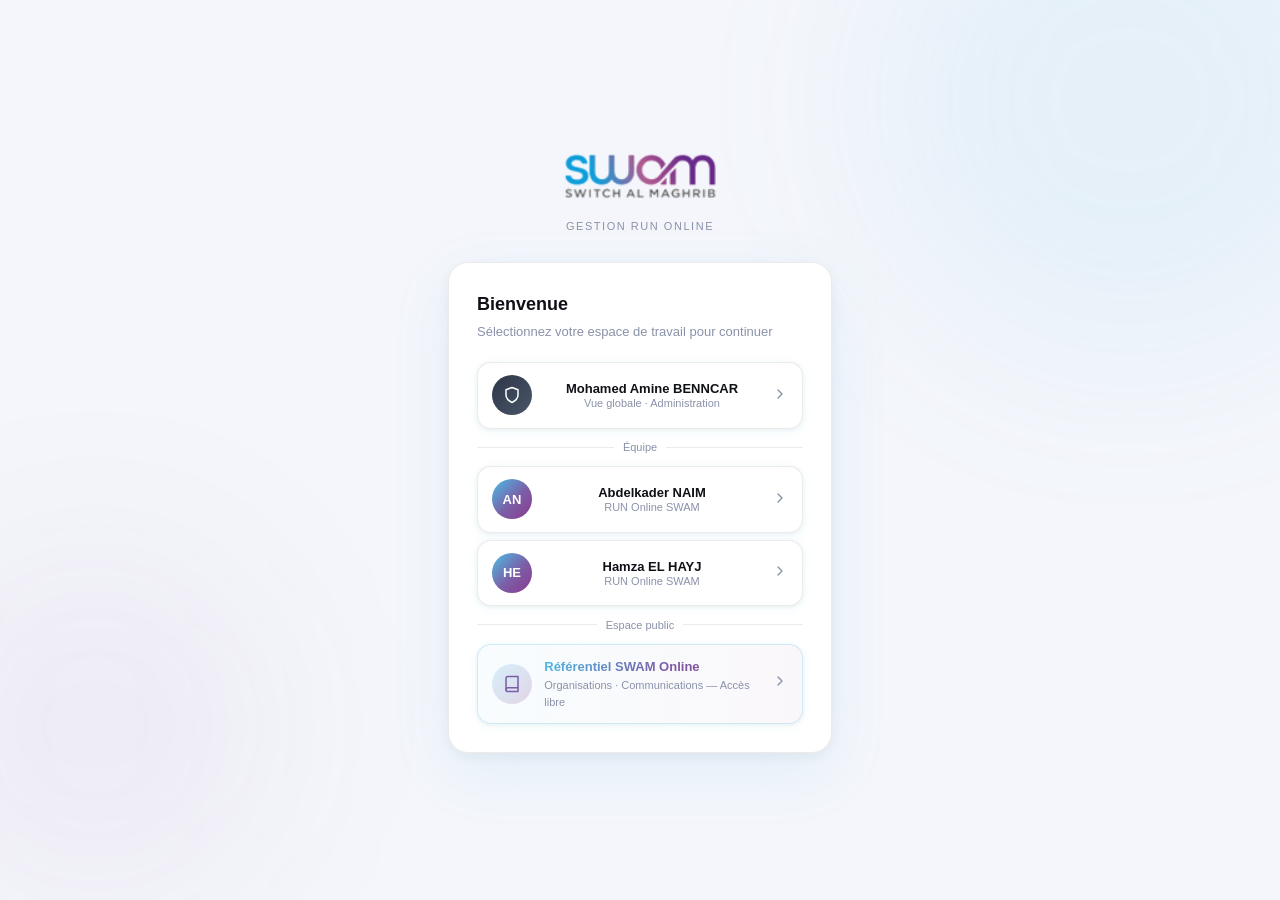
==== commit 00b5b7d6: "Add files via upload" ====
--- a/abdelkader.html
+++ b/abdelkader.html
@@ -1,276 +1,227 @@
 <!DOCTYPE html>
 <html lang="fr">
 <head>
-<meta charset="UTF-8"><meta name="viewport" content="width=device-width,initial-scale=1">
+<script>
+(function(){
+  var auth = sessionStorage.getItem('swam_auth');
+  if (auth !== 'ak') { window.location.replace('index.html'); }
+})();
+</script>
+<meta charset="UTF-8">
+<meta name="viewport" content="width=device-width, initial-scale=1.0">
 <title>SWAM — Abdelkader NAIM</title>
-<link rel="stylesheet" href="hub-style.css">
-<script>(function(){var a=sessionStorage.getItem('swam_auth');if(a!=='ak')window.location.replace('index.html');})();</script>
-<style>
-.page-content{padding:2rem;background:#fff;min-height:calc(100vh - 115px)}
-.action-form{background:#fafafa;border:1.5px solid #e5e5e5;padding:1.5rem;margin-bottom:1.5rem;display:none}
-.action-form.open{display:block}
-.form-grid-2{display:grid;grid-template-columns:1fr 1fr;gap:1rem;margin-bottom:1rem}
-.actions-header{display:flex;align-items:center;justify-content:space-between;margin-bottom:1rem;padding-bottom:.75rem;border-bottom:1.5px solid #111}
-.actions-title{font-size:14px;font-weight:700;color:#111;font-family:var(--mono);text-transform:uppercase;letter-spacing:.06em;display:flex;align-items:center;gap:.625rem}
-.cnt-badge{font-family:var(--mono);font-size:11px;color:#888;font-weight:400}
-.filter-sel{border:none;border-bottom:1.5px solid #e5e5e5;padding:5px 0;font-size:12px;color:#666;background:transparent;outline:none;font-family:var(--mono);cursor:pointer;min-width:160px}
-.filter-sel:focus{border-bottom-color:#111}
-.stat-row{display:grid;grid-template-columns:repeat(3,1fr);gap:1rem;margin-bottom:1.5rem}
-.stat-card{background:#fff;border:1px solid #e5e5e5;border-top:3px solid #111;padding:1rem 1.125rem}
-.stat-card-num{font-size:26px;font-weight:800;color:#111;display:block;letter-spacing:-.5px}
-.stat-card-lbl{font-family:var(--mono);font-size:10px;color:#888;text-transform:uppercase;letter-spacing:.08em;margin-top:3px;display:block}
-</style>
+<link rel="stylesheet" href="style.css">
 </head>
 <body>
-<div id="tw" style="position:fixed;bottom:1.5rem;right:1.5rem;z-index:999;pointer-events:none"></div>
-
-<!-- TOPBAR -->
-<div class="topbar" style="position:relative">
-  <div class="topbar-logo">
-    <a href="index.html"><img src="[data-uri]" alt="SWAM" style="height:38px;width:auto"></a>
-    <div class="topbar-brand">
-      <div class="topbar-brand-name">SWAM Online Hub</div>
-      <div class="topbar-brand-sub">RUN Online <span>—</span> Espace Abdelkader</div>
-    </div>
-  </div>
-  <div style="margin-left:auto;display:flex;align-items:center;gap:.875rem">
-    <div style="font-size:13px;font-weight:600;color:#111">Abdelkader NAIM</div>
-    <div style="font-size:11px;color:#888;font-family:var(--mono)">·</div>
-    <div style="display:flex;align-items:center;gap:.375rem;font-size:11px;color:#888;font-family:var(--mono)">
-      <div id="sb-dot" style="width:7px;height:7px;border-radius:50%;background:#ccc;flex-shrink:0"></div>
-      <span id="sb-txt">…</span>
-    </div>
-    <a href="index.html" class="btn-ghost" style="font-size:12px">Quitter</a>
+<div class="orb orb1"></div>
+<div class="orb orb2"></div>
+<div class="toast-container"><div class="toast" id="toast"></div></div>
+
+<div class="topbar">
+  <div class="topbar-left">
+    <div class="topbar-logo"><a href="index.html"><img src="[data-uri]" alt="SWAM" class="swam-logo"></a></div>
+    <div class="topbar-div"></div>
+    <div class="topbar-title"><strong>RUN Online</strong>Espace Abdelkader</div>
+  </div>
+  <div class="topbar-right">
+    <div class="sb-pill" onclick="pingDB()">
+      <div class="sb-dot chk" id="sb-dot"></div>
+      <span id="sb-lbl" style="font-size:11px">Supabase</span>
+      <span id="sb-ms" style="color:var(--text3);font-size:11px"></span>
+    </div>
+    <div class="user-chip">
+      <div class="u-av">AN</div>
+      <span class="u-name">Abdelkader NAIM</span>
+    </div>
+    <a href="index.html" class="btn-logout">
+      <svg width="14" height="14" viewBox="0 0 24 24" fill="none" stroke="currentColor" stroke-width="2" stroke-linecap="round" stroke-linejoin="round"><path d="M9 21H5a2 2 0 0 1-2-2V5a2 2 0 0 1 2-2h4"/><polyline points="16 17 21 12 16 7"/><line x1="21" y1="12" x2="9" y2="12"/></svg>
+      Quitter
+    </a>
   </div>
 </div>
 
-<!-- SUBNAV -->
-<div class="subnav">
-  <div class="subnav-tabs">
-    <button class="stab active">Mes actions <span class="tcnt" id="cnt-tab">0</span></button>
-  </div>
-  <button class="subnav-action" onclick="toggleForm()">+ Nouvelle action</button>
+<div class="app-body">
+  <div class="sidebar" id="sidebar">
+    <button class="sb-toggle" onclick="toggleSB()">
+      <svg id="sb-icon" width="18" height="18" viewBox="0 0 24 24" fill="none" stroke="currentColor" stroke-width="2" stroke-linecap="round" stroke-linejoin="round"><rect x="3" y="3" width="18" height="18" rx="2"/><line x1="9" y1="3" x2="9" y2="21"/><line x1="14" y1="9" x2="17" y2="9"/><line x1="14" y1="12" x2="17" y2="12"/><line x1="14" y1="15" x2="17" y2="15"/></svg>
+    </button>
+    <div class="nav-section">Mon espace</div>
+    <button class="nav-item active" id="nav-actions">
+      <span class="nav-icon">
+        <svg width="18" height="18" viewBox="0 0 24 24" fill="none" stroke="currentColor" stroke-width="2" stroke-linecap="round" stroke-linejoin="round"><polyline points="22 12 18 12 15 21 9 3 6 12 2 12"/></svg>
+      </span>
+      <span class="nav-label">Mes actions</span>
+    </button>
+  </div>
+
+  <div class="content">
+    <div class="page-hdr au">
+      <div class="page-hdr-top">
+        <div>
+          <div class="page-title">Mes actions RUN</div>
+          <div class="page-sub">Abdelkader NAIM · Saisie quotidienne</div>
+        </div>
+        <button class="btn-ghost" onclick="toggleForm()" id="form-toggle-btn">
+          <svg width="14" height="14" viewBox="0 0 24 24" fill="none" stroke="currentColor" stroke-width="2" stroke-linecap="round" stroke-linejoin="round"><line x1="12" y1="5" x2="12" y2="19"/><line x1="5" y1="12" x2="19" y2="12"/></svg>
+          Nouvelle action
+        </button>
+      </div>
+      <div class="grad-accent"></div>
+    </div>
+
+    <div class="glass-card au d1 hidden" id="action-form" style="margin-bottom:1.25rem">
+      <div class="glass-card-hdr">
+        <div class="glass-card-title">
+          <svg width="16" height="16" viewBox="0 0 24 24" fill="none" stroke="var(--c1)" stroke-width="2" stroke-linecap="round" stroke-linejoin="round"><line x1="12" y1="5" x2="12" y2="19"/><line x1="5" y1="12" x2="19" y2="12"/></svg>
+          <span id="form-ttl">Nouvelle action</span>
+        </div>
+        <button class="btn-ghost" onclick="toggleForm()">
+          <svg width="14" height="14" viewBox="0 0 24 24" fill="none" stroke="currentColor" stroke-width="2" stroke-linecap="round" stroke-linejoin="round"><line x1="18" y1="6" x2="6" y2="18"/><line x1="6" y1="6" x2="18" y2="18"/></svg>
+        </button>
+      </div>
+      <div class="form-grid g2f">
+        <div><label class="field-label">Date</label><input type="date" class="field-input" id="f-date"></div>
+        <div><label class="field-label">Projet</label><select class="field-input" id="f-proj" onchange="loadFormST()"><option value="">— Sélectionner —</option></select></div>
+      </div>
+      <div class="form-grid g2f" style="margin-bottom:.75rem">
+        <div><label class="field-label">Sous-tâche</label><select class="field-input" id="f-st"><option value="">— Aucune —</option></select></div>
+        <div class="row-ab">
+          <button class="btn-grad" id="f-submit" onclick="submitAction()">
+            <svg width="14" height="14" viewBox="0 0 24 24" fill="none" stroke="currentColor" stroke-width="2" stroke-linecap="round" stroke-linejoin="round"><line x1="22" y1="2" x2="11" y2="13"/><polygon points="22 2 15 22 11 13 2 9 22 2"/></svg>
+            <span id="f-lbl">Enregistrer</span>
+          </button>
+        </div>
+      </div>
+      <div><label class="field-label">Description</label><textarea class="field-input" id="f-desc" placeholder="Décrivez l'action réalisée…" rows="3"></textarea></div>
+    </div>
+
+    <div class="stats-grid au d2">
+      <div class="stat-card"><div class="stat-glow g1c"></div><div class="stat-label">Total actions</div><div class="stat-val" id="ps-tot">—</div>
+        <div class="stat-icon"><svg width="22" height="22" viewBox="0 0 24 24" fill="none" stroke="currentColor" stroke-width="1.5" stroke-linecap="round" stroke-linejoin="round"><polyline points="22 12 18 12 15 21 9 3 6 12 2 12"/></svg></div>
+      </div>
+      <div class="stat-card"><div class="stat-glow g2c"></div><div class="stat-label">Ce mois</div><div class="stat-val" id="ps-month">—</div>
+        <div class="stat-icon"><svg width="22" height="22" viewBox="0 0 24 24" fill="none" stroke="currentColor" stroke-width="1.5" stroke-linecap="round" stroke-linejoin="round"><rect x="3" y="4" width="18" height="18" rx="2"/><line x1="16" y1="2" x2="16" y2="6"/><line x1="8" y1="2" x2="8" y2="6"/><line x1="3" y1="10" x2="21" y2="10"/></svg></div>
+      </div>
+      <div class="stat-card"><div class="stat-glow g3c"></div><div class="stat-label">Cette semaine</div><div class="stat-val" id="ps-week">—</div>
+        <div class="stat-icon"><svg width="22" height="22" viewBox="0 0 24 24" fill="none" stroke="currentColor" stroke-width="1.5" stroke-linecap="round" stroke-linejoin="round"><rect x="3" y="4" width="18" height="18" rx="2"/><line x1="16" y1="2" x2="16" y2="6"/><line x1="8" y1="2" x2="8" y2="6"/><line x1="3" y1="10" x2="21" y2="10"/><line x1="8" y1="14" x2="16" y2="14"/></svg></div>
+      </div>
+    </div>
+
+    <div class="sec-hdr au d3">
+      <div class="sec-title">
+        <svg width="16" height="16" viewBox="0 0 24 24" fill="none" stroke="currentColor" stroke-width="2" stroke-linecap="round" stroke-linejoin="round"><line x1="8" y1="6" x2="21" y2="6"/><line x1="8" y1="12" x2="21" y2="12"/><line x1="8" y1="18" x2="21" y2="18"/><line x1="3" y1="6" x2="3.01" y2="6"/><line x1="3" y1="12" x2="3.01" y2="12"/><line x1="3" y1="18" x2="3.01" y2="18"/></svg>
+        Historique <span class="count-pill" id="p-cnt">0</span>
+      </div>
+      <select class="field-input" id="p-fproj" onchange="filterPA()" style="height:34px;padding:0 10px;font-size:12px;min-width:150px">
+        <option value="">Tous les projets</option>
+      </select>
+    </div>
+    <div id="person-list" class="action-list au d4"></div>
+  </div>
 </div>
 
-<!-- CONTENT -->
-<div class="page-content">
-
-  <!-- FORMULAIRE -->
-  <div class="action-form" id="action-form">
-    <div style="display:flex;align-items:center;justify-content:space-between;margin-bottom:1.25rem">
-      <div style="font-size:14px;font-weight:800;color:#111;letter-spacing:-.2px" id="form-title">Nouvelle action</div>
-      <button class="btn-ghost" onclick="toggleForm()">Fermer ×</button>
-    </div>
-    <div class="form-grid-2">
-      <div class="form-row">
-        <label class="field-label">Date</label>
-        <input type="date" class="field-input" id="f-date">
-      </div>
-      <div class="form-row">
-        <label class="field-label">Projet <span class="field-req">*</span></label>
-        <select class="field-select" id="f-proj" onchange="loadST()"><option value="" class="placeholder">Choisissez un projet…</option></select>
-      </div>
-    </div>
-    <div class="form-grid-2">
-      <div class="form-row">
-        <label class="field-label">Sous-tâche</label>
-        <select class="field-select" id="f-st"><option value="">— Aucune —</option></select>
-      </div>
-      <div style="display:flex;align-items:flex-end">
-        <button class="btn-new" id="f-submit" onclick="submitAction()" style="width:100%;justify-content:center">Enregistrer →</button>
-      </div>
-    </div>
-    <div class="form-row">
-      <label class="field-label">Description <span class="field-req">*</span></label>
-      <textarea class="field-textarea" id="f-desc" placeholder="Décrivez l'action réalisée…" rows="3"></textarea>
-    </div>
-  </div>
-
-  <!-- STATS -->
-  <div class="stat-row">
-    <div class="stat-card"><span class="stat-card-num" id="st-total">—</span><span class="stat-card-lbl">Total actions</span></div>
-    <div class="stat-card"><span class="stat-card-num" id="st-month">—</span><span class="stat-card-lbl">Ce mois</span></div>
-    <div class="stat-card"><span class="stat-card-num" id="st-week">—</span><span class="stat-card-lbl">Cette semaine</span></div>
-  </div>
-
-  <!-- LISTE -->
-  <div class="actions-header">
-    <div class="actions-title">
-      Historique des actions
-      <span class="cnt-badge" id="cnt-list">0 action</span>
-    </div>
-    <select class="filter-sel" id="f-filter-proj" onchange="filterActions()">
-      <option value="">Tous les projets</option>
-    </select>
-  </div>
-  <div class="cards-grid" id="action-list">
-    <div class="loading"><div class="spinner"></div> Chargement…</div>
-  </div>
-</div>
-
+<script src="icons.js"></script>
+<script src="app.js"></script>
 <script>
-
-const SB='https://qefpnyrumjacrznebtgf.supabase.co',KEY='eyJhbGciOiJIUzI1NiIsInR5cCI6IkpXVCJ9.eyJpc3MiOiJzdXBhYmFzZSIsInJlZiI6InFlZnBueXJ1bWphY3J6bmVidGdmIiwicm9sZSI6ImFub24iLCJpYXQiOjE3ODI0NTU3MzgsImV4cCI6MjA5ODAzMTczOH0.IbupYWa_yv8M7Ypzui97Fw3pc1VZt_ZEHE2RQvRz6S4';
-const H={'Content-Type':'application/json','apikey':KEY,'Authorization':'Bearer '+KEY,'Prefer':'return=representation'};
-const TODAY=new Date().toISOString().split('T')[0];
-const WS=(()=>{const d=new Date();d.setDate(d.getDate()-d.getDay());return d.toISOString().split('T')[0]})();
-const MS=TODAY.slice(0,7)+'-01';
-async function sbGet(t,p){const r=await fetch(SB+'/rest/v1/'+t+(p||''),{headers:{'apikey':KEY,'Authorization':'Bearer '+KEY}});if(!r.ok)throw new Error(await r.text());const tx=await r.text();return tx?JSON.parse(tx):[];}
-async function sbPost(t,b){const r=await fetch(SB+'/rest/v1/'+t,{method:'POST',headers:H,body:JSON.stringify(b)});if(!r.ok)throw new Error(await r.text());return[];}
-async function sbPatch(t,b,p){const r=await fetch(SB+'/rest/v1/'+t+p,{method:'PATCH',headers:H,body:JSON.stringify(b)});if(!r.ok)throw new Error(await r.text());return[];}
-async function sbDel(t,p){const r=await fetch(SB+'/rest/v1/'+t+p,{method:'DELETE',headers:H});if(!r.ok)throw new Error(await r.text());return[];}
-function uid(){return 'x'+Date.now()+Math.random().toString(36).slice(2,5);}
-function esc(s){return String(s||'').replace(/&/g,'&amp;').replace(/</g,'&lt;').replace(/>/g,'&gt;');}
-function toast(msg,type){
-  const w=document.getElementById('tw');if(!w)return;
-  const el=document.createElement('div');el.className='toast show'+(type?' '+type:'');
-  el.style.cssText='background:#111;color:#fff;padding:.5rem .875rem;font-size:12px;border-left:3px solid '+(type==='err'?'#ef4444':'#4BBFE8')+';margin-top:.375rem;animation:fadeUp .2s ease';
-  el.textContent=(type==='err'?'✕ ':'✓ ')+msg;
-  w.appendChild(el);setTimeout(()=>el.remove(),2600);
-}
-async function ping(){
-  const dot=document.getElementById('sb-dot'),txt=document.getElementById('sb-txt');
-  if(!dot)return;
-  const t=Date.now();
-  try{
-    await fetch(SB+'/rest/v1/projects?select=id&limit=1',{headers:{'apikey':KEY,'Authorization':'Bearer '+KEY}});
-    const d=Date.now()-t;
-    dot.style.background='#22c55e';dot.style.boxShadow='0 0 4px rgba(34,197,94,.4)';
-    if(txt)txt.textContent='En ligne · '+d+'ms';
-  }catch(e){if(dot)dot.style.background='#ef4444';if(txt)txt.textContent='Hors ligne';}
-}
-
-const WHO='ak';
-let PROJS=[],PA=[],EDITING=null,formOpen=false;
-
-window.addEventListener('DOMContentLoaded',async()=>{
-  ping();
-  document.getElementById('f-date').value=TODAY;
+const WHO = 'ak';
+let EDITING = null, formOpen = false, PA = [];
+
+window.addEventListener('DOMContentLoaded', async () => {
+  pingDB();
   await loadProjects();
-  await fetchActions();
+  fillSel('f-proj');
+  fillSel('p-fproj', true);
+  document.getElementById('f-date').value = TODAY;
+  await fetchPA();
 });
 
-async function loadProjects(){
-  try{
-    PROJS=await sbGet('projects','?order=created_at.asc&select=*,subtasks(*)');
-    const sel=document.getElementById('f-proj');
-    sel.innerHTML='<option value="">Choisissez un projet…</option>';
-    PROJS.forEach(p=>{const o=document.createElement('option');o.value=p.id;o.textContent=p.name;sel.appendChild(o);});
-    const fp=document.getElementById('f-filter-proj');
-    fp.innerHTML='<option value="">Tous les projets</option>';
-    PROJS.forEach(p=>{const o=document.createElement('option');o.value=p.id;o.textContent=p.name;fp.appendChild(o);});
-  }catch(e){}
-}
-
-function loadST(){
-  const pid=document.getElementById('f-proj').value;
-  const sel=document.getElementById('f-st');
-  sel.innerHTML='<option value="">— Aucune —</option>';
-  if(!pid)return;
-  const p=PROJS.find(x=>x.id===pid);
-  if(p&&p.subtasks)p.subtasks.forEach(st=>{const o=document.createElement('option');o.value=st.id;o.textContent=st.name;sel.appendChild(o);});
-}
-
-function toggleForm(){
-  formOpen=!formOpen;
-  document.getElementById('action-form').classList.toggle('open',formOpen);
-  if(formOpen&&!EDITING){
-    document.getElementById('f-date').value=TODAY;
-    document.getElementById('f-proj').value='';
-    document.getElementById('f-st').innerHTML='<option value="">— Aucune —</option>';
-  }
-}
-
-async function fetchActions(){
-  try{
-    PA=await sbGet('actions','?who=eq.'+WHO+'&order=date.desc,created_at.desc&select=*,projects(name),subtasks(name)');
-    const tot=PA.length,month=PA.filter(a=>a.date>=MS).length,week=PA.filter(a=>a.date>=WS).length;
-    document.getElementById('st-total').textContent=tot;
-    document.getElementById('st-month').textContent=month;
-    document.getElementById('st-week').textContent=week;
-    document.getElementById('cnt-tab').textContent=tot;
-    filterActions();
-  }catch(e){document.getElementById('action-list').innerHTML='<div class="loading">Erreur de chargement</div>';}
-}
-
-function filterActions(){
-  const fp=document.getElementById('f-filter-proj').value;
-  const acts=fp?PA.filter(a=>a.project_id===fp):PA;
-  document.getElementById('cnt-list').textContent=acts.length+' action'+(acts.length>1?'s':'');
-  renderActions(acts);
-}
-
-function renderActions(acts){
-  const el=document.getElementById('action-list');
-  if(!acts.length){
-    el.innerHTML='<div class="empty"><span class="empty-icon">📭</span><div class="empty-title">Aucune action</div><div class="empty-sub">Cliquez sur "+ Nouvelle action" pour commencer</div></div>';
-    return;
-  }
-  el.innerHTML='';
-  acts.forEach((a,i)=>{
-    const card=document.createElement('div');
-    card.className='comm-card';
-    card.style.animationDelay=(i*.04)+'s';
-    card.innerHTML=
-      '<div class="card-bloc">'+esc(a.projects?.name||'')+(a.subtasks?'<span>—</span>'+esc(a.subtasks.name):'')+'</div>'+
-      '<div class="card-subject">'+esc(a.description.slice(0,80))+(a.description.length>80?'…':'')+'</div>'+
-      '<div class="card-body">'+esc(a.description)+'</div>'+
-      '<div class="card-footer">'+
-        '<div class="card-tags">'+
-          '<span class="tag tag-cyan">'+esc(a.projects?.name||'')+'</span>'+
-          (a.subtasks?'<span class="tag tag-violet">'+esc(a.subtasks.name)+'</span>':'')+
-        '</div>'+
-        '<div style="display:flex;align-items:center;gap:.5rem;flex-shrink:0">'+
-          '<span class="card-date">'+a.date+'</span>'+
-          '<button class="btn-ghost" onclick="editAction(''+a.id+'')">Modifier</button>'+
-          '<button class="btn-ghost danger" onclick="delAction(''+a.id+'')">✕</button>'+
-        '</div>'+
-      '</div>';
-    el.appendChild(card);
-  });
-}
-
-async function submitAction(){
-  const date=document.getElementById('f-date').value;
-  const pid=document.getElementById('f-proj').value;
-  const stid=document.getElementById('f-st').value;
-  const desc=document.getElementById('f-desc').value.trim();
-  if(!date||!pid||!desc){toast('Date, projet et description requis','err');return;}
-  const btn=document.getElementById('f-submit');btn.disabled=true;
-  try{
-    if(EDITING){
-      await sbPatch('actions',{date,project_id:pid,subtask_id:stid||null,description:desc},'?id=eq.'+EDITING);
-      toast('Action modifiée');EDITING=null;
-      document.getElementById('form-title').textContent='Nouvelle action';
-      document.getElementById('f-submit').textContent='Enregistrer →';
-    }else{
-      await sbPost('actions',{id:uid(),who:WHO,date,project_id:pid,subtask_id:stid||null,description:desc});
+function toggleSB() {
+  SB_OPEN = !SB_OPEN;
+  const sb = document.getElementById('sidebar');
+  sb.classList.toggle('collapsed', !SB_OPEN);
+}
+
+function toggleForm() {
+  const f = document.getElementById('action-form');
+  const btn = document.getElementById('form-toggle-btn');
+  formOpen = !formOpen;
+  f.classList.toggle('hidden', !formOpen);
+  btn.innerHTML = formOpen
+    ? '<svg width="14" height="14" viewBox="0 0 24 24" fill="none" stroke="currentColor" stroke-width="2" stroke-linecap="round" stroke-linejoin="round"><line x1="18" y1="6" x2="6" y2="18"/><line x1="6" y1="6" x2="18" y2="18"/></svg> Fermer'
+    : '<svg width="14" height="14" viewBox="0 0 24 24" fill="none" stroke="currentColor" stroke-width="2" stroke-linecap="round" stroke-linejoin="round"><line x1="12" y1="5" x2="12" y2="19"/><line x1="5" y1="12" x2="19" y2="12"/></svg> Nouvelle action';
+  if (formOpen && !EDITING) { document.getElementById('f-date').value = TODAY; fillSel('f-proj'); }
+}
+
+function loadFormST() {
+  const pid = document.getElementById('f-proj').value;
+  const sel = document.getElementById('f-st');
+  sel.innerHTML = '<option value="">— Aucune —</option>';
+  if (!pid) return;
+  const p = PROJS.find(x => x.id === pid);
+  if (p && p.subtasks) p.subtasks.forEach(st => { const o = document.createElement('option'); o.value = st.id; o.textContent = st.name; sel.appendChild(o); });
+}
+
+async function fetchPA() {
+  try {
+    PA = await GET('actions', '?who=eq.ak&order=date.desc,created_at.desc&select=*,projects(name),subtasks(name)');
+    document.getElementById('ps-tot').textContent   = PA.length;
+    document.getElementById('ps-month').textContent = PA.filter(a => a.date >= MS).length;
+    document.getElementById('ps-week').textContent  = PA.filter(a => a.date >= WS).length;
+    filterPA();
+  } catch(e) { document.getElementById('person-list').innerHTML = '<div class="loading-row"><div class="spinner"></div> Erreur</div>'; }
+}
+
+function filterPA() {
+  const fp = document.getElementById('p-fproj').value;
+  const acts = fp ? PA.filter(a => a.project_id === fp) : PA;
+  document.getElementById('p-cnt').textContent = acts.length;
+  renderList('person-list', acts, WHO, true);
+}
+
+async function submitAction() {
+  const date = document.getElementById('f-date').value;
+  const pid  = document.getElementById('f-proj').value;
+  const stid = document.getElementById('f-st').value;
+  const desc = document.getElementById('f-desc').value.trim();
+  if (!date || !pid || !desc) { toast('Date, projet et description requis', 'err'); return; }
+  const btn = document.getElementById('f-submit'); btn.disabled = true;
+  try {
+    if (EDITING) {
+      await PATCH('actions', { date, project_id: pid, subtask_id: stid || null, description: desc }, '?id=eq.' + EDITING);
+      toast('Action modifiée'); EDITING = null;
+      document.getElementById('f-lbl').textContent = 'Enregistrer';
+      document.getElementById('form-ttl').textContent = 'Nouvelle action';
+    } else {
+      await POST('actions', { id: uid(), who: WHO, date, project_id: pid, subtask_id: stid || null, description: desc });
       toast('Action ajoutée');
     }
-    document.getElementById('f-desc').value='';
-    toggleForm();await fetchActions();
-  }catch(e){toast('Erreur: '+e.message,'err');}
-  btn.disabled=false;
-}
-
-async function editAction(id){
-  const a=PA.find(x=>x.id===id);if(!a)return;
-  EDITING=id;
-  if(!formOpen)toggleForm();
-  document.getElementById('f-date').value=a.date;
-  document.getElementById('f-proj').value=a.project_id||'';
-  loadST();
-  setTimeout(()=>{document.getElementById('f-st').value=a.subtask_id||'';},80);
-  document.getElementById('f-desc').value=a.description;
-  document.getElementById('form-title').textContent="Modifier l'action";
-  document.getElementById('f-submit').textContent='Mettre à jour →';
-  window.scrollTo(0,0);
-}
-
-async function delAction(id){
-  if(!confirm('Supprimer cette action ?'))return;
-  try{await sbDel('actions','?id=eq.'+id);toast('Supprimée');await fetchActions();}
-  catch(e){toast('Erreur','err');}
+    document.getElementById('f-desc').value = '';
+    document.getElementById('f-proj').value = '';
+    document.getElementById('f-st').innerHTML = '<option value="">— Aucune —</option>';
+    if (formOpen) toggleForm();
+    await fetchPA();
+  } catch(e) { toast('Erreur : ' + e.message, 'err'); }
+  btn.disabled = false;
+}
+
+async function editAct(id) {
+  const a = PA.find(x => x.id === id); if (!a) return;
+  EDITING = id;
+  if (!formOpen) toggleForm();
+  document.getElementById('f-date').value = a.date;
+  fillSel('f-proj'); document.getElementById('f-proj').value = a.project_id || '';
+  loadFormST(); setTimeout(() => { document.getElementById('f-st').value = a.subtask_id || ''; }, 80);
+  document.getElementById('f-desc').value = a.description;
+  document.getElementById('f-lbl').textContent = 'Mettre à jour';
+  document.getElementById('form-ttl').textContent = "Modifier l'action";
+  window.scrollTo(0, 0);
+}
+
+async function delAct(id) {
+  if (!confirm('Supprimer cette action définitivement ?')) return;
+  try { await DEL('actions', '?id=eq.' + id); toast('Action supprimée'); await fetchPA(); }
+  catch(e) { toast('Erreur', 'err'); }
 }
 </script>
-</body></html>+</body>
+</html>
--- a/style.css
+++ b/style.css
@@ -0,0 +1,374 @@
+/* ── RESET & BASE ── */
+*, *::before, *::after { box-sizing: border-box; margin: 0; padding: 0; }
+
+:root {
+  --c1: #4BBFE8;
+  --c2: #7B5EA7;
+  --c3: #8B3A8F;
+  --grad: linear-gradient(135deg, #4BBFE8 0%, #7B5EA7 55%, #8B3A8F 100%);
+  --grad90: linear-gradient(90deg, #4BBFE8, #8B3A8F);
+  --bg: #F4F6FB;
+  --bg2: #FFFFFF;
+  --bg3: #EEF0F7;
+  --text: #0F1117;
+  --text2: #4A5168;
+  --text3: #8A92AA;
+  --bd: rgba(0,0,0,0.08);
+  --bd2: rgba(0,0,0,0.14);
+  --shadow: 0 2px 12px rgba(75,191,232,0.08), 0 1px 4px rgba(0,0,0,0.06);
+  --shadow-hover: 0 8px 32px rgba(75,191,232,0.18), 0 2px 8px rgba(0,0,0,0.08);
+  --r: 14px;
+  --r2: 20px;
+}
+
+html, body {
+  height: 100%;
+  background: var(--bg);
+  color: var(--text);
+  font-family: 'Inter', -apple-system, BlinkMacSystemFont, 'Segoe UI', sans-serif;
+  font-size: 14px;
+  line-height: 1.5;
+  overflow-x: hidden;
+}
+
+.hidden { display: none !important; }
+
+/* ── ANIMATIONS ── */
+@keyframes fadeUp {
+  from { opacity: 0; transform: translateY(16px); }
+  to   { opacity: 1; transform: translateY(0); }
+}
+@keyframes float {
+  0%, 100% { transform: translateY(0); }
+  50%       { transform: translateY(-7px); }
+}
+@keyframes pulse {
+  0%, 100% { opacity: .4; }
+  50%       { opacity: 1; }
+}
+@keyframes spin {
+  to { transform: rotate(360deg); }
+}
+@keyframes scaleIn {
+  from { opacity: 0; transform: scale(.96); }
+  to   { opacity: 1; transform: scale(1); }
+}
+@keyframes countUp {
+  from { opacity: 0; transform: translateY(6px); }
+  to   { opacity: 1; transform: translateY(0); }
+}
+
+.au  { animation: fadeUp .45s cubic-bezier(.22,1,.36,1) both; }
+.d1  { animation-delay: .06s; }
+.d2  { animation-delay: .12s; }
+.d3  { animation-delay: .18s; }
+.d4  { animation-delay: .24s; }
+
+/* ── BG ORBS ── */
+.orb {
+  position: fixed;
+  border-radius: 50%;
+  filter: blur(90px);
+  pointer-events: none;
+  z-index: 0;
+}
+.orb1 { width: 500px; height: 500px; background: rgba(75,191,232,.09); top: -150px; right: -100px; }
+.orb2 { width: 350px; height: 350px; background: rgba(139,58,143,.06); bottom: 0; left: -80px; }
+
+/* ── TOPBAR ── */
+.topbar {
+  display: flex;
+  align-items: center;
+  justify-content: space-between;
+  padding: .7rem 1.5rem;
+  background: rgba(255,255,255,.88);
+  backdrop-filter: blur(20px);
+  -webkit-backdrop-filter: blur(20px);
+  border-bottom: 1px solid var(--bd);
+  position: sticky;
+  top: 0;
+  z-index: 100;
+  gap: .75rem;
+  box-shadow: 0 1px 0 var(--bd);
+}
+.topbar-left  { display: flex; align-items: center; gap: 1rem; }
+.topbar-logo  { display: flex; align-items: center; }
+.topbar-logo img { height: 32px; width: auto; }
+.topbar-div   { width: 1px; height: 22px; background: var(--bd2); }
+.topbar-title { font-size: 11px; color: var(--text3); }
+.topbar-title strong { color: var(--text2); font-weight: 600; display: block; font-size: 12px; }
+.topbar-right { display: flex; align-items: center; gap: .5rem; }
+
+/* Supabase pill */
+.sb-pill {
+  display: flex; align-items: center; gap: .375rem;
+  background: #fff; border: 1px solid var(--bd); border-radius: 20px;
+  padding: 5px 11px; font-size: 11px; color: var(--text3);
+  cursor: pointer; transition: all .2s; box-shadow: var(--shadow);
+}
+.sb-pill:hover { border-color: rgba(75,191,232,.4); }
+.sb-dot {
+  width: 6px; height: 6px; border-radius: 50%;
+  background: #D1D9E0; transition: background .3s; flex-shrink: 0;
+}
+.sb-dot.ok  { background: #10B981; box-shadow: 0 0 5px rgba(16,185,129,.4); }
+.sb-dot.err { background: #EF4444; }
+.sb-dot.chk { animation: pulse .8s infinite; background: #4BBFE8; }
+
+/* User chip */
+.user-chip {
+  display: flex; align-items: center; gap: .5rem;
+  background: #fff; border: 1px solid var(--bd); border-radius: 20px;
+  padding: 4px 12px 4px 5px; box-shadow: var(--shadow);
+}
+.u-av {
+  width: 24px; height: 24px; border-radius: 50%;
+  background: var(--grad); display: flex; align-items: center;
+  justify-content: center; font-size: 9px; font-weight: 700; color: #fff;
+}
+.u-name { font-size: 12px; color: var(--text2); font-weight: 500; }
+
+/* Logout btn */
+.btn-logout {
+  background: #fff; border: 1px solid var(--bd); border-radius: 8px;
+  padding: 5px 11px; cursor: pointer; font-size: 12px; color: var(--text3);
+  display: flex; align-items: center; gap: 4px; font-family: inherit;
+  transition: all .2s; box-shadow: var(--shadow); text-decoration: none;
+}
+.btn-logout:hover { border-color: rgba(239,68,68,.3); color: #EF4444; background: #FEF2F2; }
+
+/* ── LAYOUT ── */
+.app-body { display: flex; flex: 1; min-height: calc(100vh - 57px); }
+
+/* ── SIDEBAR ── */
+.sidebar {
+  width: 220px; flex-shrink: 0;
+  background: var(--bg2); border-right: 1px solid var(--bd);
+  padding: 1rem 0; display: flex; flex-direction: column; gap: .125rem;
+  transition: width .3s cubic-bezier(.22,1,.36,1); overflow: hidden;
+  box-shadow: 2px 0 8px rgba(0,0,0,.03);
+  position: sticky; top: 57px; height: calc(100vh - 57px);
+}
+.sidebar.collapsed { width: 52px; }
+.sb-toggle {
+  background: none; border: none; cursor: pointer; color: var(--text3);
+  padding: .5rem 1rem; display: flex; align-items: center;
+  margin-bottom: .375rem; font-family: inherit; transition: color .2s;
+}
+.sb-toggle:hover { color: var(--text); }
+.nav-section {
+  font-size: 10px; color: var(--text3); text-transform: uppercase;
+  letter-spacing: .1em; padding: .5rem 1rem; margin-top: .25rem;
+  white-space: nowrap; overflow: hidden; font-weight: 500;
+}
+.sidebar.collapsed .nav-section { opacity: 0; }
+.nav-item {
+  display: flex; align-items: center; gap: .75rem;
+  padding: .6rem 1rem; cursor: pointer; color: var(--text3);
+  font-size: 13px; font-weight: 400; transition: all .18s;
+  position: relative; white-space: nowrap; border: none;
+  background: none; font-family: inherit; width: 100%; margin: 1px 0;
+  text-decoration: none;
+}
+.nav-item::before {
+  content: ''; position: absolute; left: 0; top: 4px; bottom: 4px;
+  width: 3px; background: var(--grad); border-radius: 0 3px 3px 0;
+  opacity: 0; transition: opacity .18s;
+}
+.nav-item.active { color: var(--c2); background: linear-gradient(90deg,rgba(75,191,232,.08),transparent); font-weight: 500; }
+.nav-item.active::before { opacity: 1; }
+.nav-item:hover:not(.active) { color: var(--text); background: var(--bg3); }
+.nav-icon { font-size: 18px; flex-shrink: 0; line-height: 1; }
+.nav-label { opacity: 1; transition: opacity .2s; }
+.sidebar.collapsed .nav-label { opacity: 0; pointer-events: none; }
+
+/* ── CONTENT ── */
+.content { flex: 1; overflow-y: auto; padding: 1.5rem; min-width: 0; background: var(--bg); position: relative; z-index: 1; }
+
+/* ── PAGE HEADER ── */
+.page-hdr { margin-bottom: 1.75rem; }
+.page-hdr-top { display: flex; align-items: flex-start; justify-content: space-between; gap: 1rem; }
+.page-title { font-size: 22px; font-weight: 700; color: var(--text); letter-spacing: -.4px; }
+.page-sub { font-size: 13px; color: var(--text3); margin-top: .2rem; }
+.grad-accent { height: 2px; width: 44px; background: var(--grad90); border-radius: 2px; margin-top: .75rem; }
+
+/* ── STAT CARDS ── */
+.stats-grid { display: grid; grid-template-columns: repeat(3,1fr); gap: .875rem; margin-bottom: 1.5rem; }
+.stat-card {
+  background: #fff; border: 1px solid var(--bd); border-radius: var(--r2);
+  padding: 1.25rem 1.375rem; position: relative; overflow: hidden;
+  transition: transform .22s cubic-bezier(.22,1,.36,1), box-shadow .22s;
+  box-shadow: var(--shadow);
+}
+.stat-card:hover { transform: translateY(-3px); box-shadow: var(--shadow-hover); }
+.stat-card.accent { background: var(--grad); border: none; box-shadow: 0 8px 24px rgba(75,191,232,.3); }
+.stat-card.accent .stat-label { color: rgba(255,255,255,.75); }
+.stat-card.accent .stat-val   { color: #fff; }
+.stat-card.accent .stat-trend { color: rgba(255,255,255,.65); }
+.stat-glow { position: absolute; width: 100px; height: 100px; border-radius: 50%; filter: blur(40px); opacity: .18; right: -20px; top: -20px; pointer-events: none; }
+.g1c { background: #4BBFE8; }
+.g2c { background: #7B5EA7; }
+.g3c { background: #8B3A8F; }
+.stat-label { font-size: 11px; color: var(--text3); text-transform: uppercase; letter-spacing: .06em; margin-bottom: .5rem; position: relative; z-index: 1; font-weight: 500; }
+.stat-val   { font-size: 28px; font-weight: 700; color: var(--text); letter-spacing: -.5px; position: relative; z-index: 1; animation: countUp .4s ease; }
+.stat-trend { font-size: 11px; color: var(--text3); margin-top: .375rem; position: relative; z-index: 1; }
+.stat-icon  { position: absolute; right: 1.125rem; top: 1.125rem; font-size: 22px; opacity: .08; z-index: 1; }
+.stat-card.accent .stat-icon { opacity: .25; color: #fff; }
+
+/* ── GLASS CARD ── */
+.glass-card { background: #fff; border: 1px solid var(--bd); border-radius: var(--r2); padding: 1.375rem; box-shadow: var(--shadow); }
+.glass-card-hdr { display: flex; align-items: center; justify-content: space-between; margin-bottom: 1.125rem; }
+.glass-card-title { font-size: 14px; font-weight: 600; color: var(--text); display: flex; align-items: center; gap: .5rem; }
+
+/* ── FORM ── */
+.form-grid   { display: grid; gap: .75rem; margin-bottom: .75rem; }
+.g2f { grid-template-columns: 1fr 1fr; }
+.g1f { grid-template-columns: 1fr; }
+
+.field-label {
+  display: block; font-size: 11px; color: var(--text3);
+  margin-bottom: 5px; font-weight: 500; text-transform: uppercase; letter-spacing: .05em;
+}
+.field-input {
+  width: 100%; background: #F4F6FB; border: 1px solid var(--bd);
+  border-radius: 10px; padding: 9px 12px; font-size: 13px;
+  color: var(--text); font-family: inherit; outline: none; transition: all .2s;
+}
+.field-input:focus { border-color: rgba(75,191,232,.6); background: #fff; box-shadow: 0 0 0 3px rgba(75,191,232,.12); }
+textarea.field-input { resize: vertical; min-height: 80px; line-height: 1.5; }
+
+.btn-grad {
+  background: var(--grad); color: #fff; border: none; border-radius: 10px;
+  padding: 9px 18px; font-size: 13px; font-weight: 600; cursor: pointer;
+  font-family: inherit; display: inline-flex; align-items: center; gap: .375rem;
+  transition: all .2s cubic-bezier(.22,1,.36,1); white-space: nowrap;
+  box-shadow: 0 4px 14px rgba(75,191,232,.3); text-decoration: none;
+}
+.btn-grad:hover  { transform: translateY(-1px); box-shadow: 0 8px 24px rgba(75,191,232,.4); }
+.btn-grad:active { transform: scale(.97); }
+.btn-grad:disabled { opacity: .5; cursor: not-allowed; transform: none; }
+
+.btn-ghost {
+  background: #fff; border: 1px solid var(--bd); border-radius: 10px;
+  padding: 8px 14px; font-size: 12px; color: var(--text2); cursor: pointer;
+  font-family: inherit; display: inline-flex; align-items: center; gap: .35rem;
+  transition: all .2s; box-shadow: var(--shadow);
+}
+.btn-ghost:hover  { border-color: var(--bd2); background: var(--bg3); }
+.btn-ghost.danger { color: #DC2626; }
+.btn-ghost.danger:hover { border-color: rgba(220,38,38,.25); background: #FEF2F2; }
+
+.row-ab { display: flex; align-items: flex-end; }
+
+/* ── ACTION CARDS ── */
+.action-list { display: flex; flex-direction: column; gap: .625rem; }
+.acard {
+  background: #fff; border: 1px solid var(--bd); border-radius: var(--r);
+  padding: .875rem 1.125rem .875rem 1.25rem;
+  position: relative; overflow: hidden;
+  transition: all .2s cubic-bezier(.22,1,.36,1);
+  box-shadow: var(--shadow);
+  animation: fadeUp .35s cubic-bezier(.22,1,.36,1) both;
+}
+.acard::before { content: ''; position: absolute; left: 0; top: 0; bottom: 0; width: 3px; background: var(--grad); }
+.acard:hover { transform: translateX(3px); box-shadow: var(--shadow-hover); border-color: rgba(75,191,232,.22); }
+.acard-meta { display: flex; flex-wrap: wrap; gap: .35rem; margin-bottom: .5rem; }
+.chip { font-size: 11px; padding: 3px 9px; border-radius: 20px; font-weight: 500; display: inline-flex; align-items: center; gap: 3px; }
+.ch-date { background: #EEF0F7; color: var(--text3); border: 1px solid var(--bd); }
+.ch-proj { background: rgba(75,191,232,.1); color: #1A7A9E; border: 1px solid rgba(75,191,232,.22); }
+.ch-sub  { background: rgba(123,94,167,.1); color: #4A2D80; border: 1px solid rgba(123,94,167,.2); }
+.ch-ak   { background: rgba(75,191,232,.1); color: #1A7A9E; border: 1px solid rgba(75,191,232,.22); }
+.ch-hz   { background: rgba(139,58,143,.1); color: #6B1F70; border: 1px solid rgba(139,58,143,.2); }
+.acard-desc { font-size: 13px; color: var(--text2); line-height: 1.55; }
+.acard-foot { display: flex; justify-content: flex-end; gap: .35rem; margin-top: .75rem; padding-top: .75rem; border-top: 1px solid var(--bd); }
+
+/* ── FILTERS ── */
+.filters-bar {
+  display: flex; gap: .625rem; flex-wrap: wrap; align-items: flex-end;
+  padding: .875rem 1.125rem; background: #fff; border: 1px solid var(--bd);
+  border-radius: var(--r); margin-bottom: 1.125rem; box-shadow: var(--shadow);
+}
+.fg { min-width: 110px; flex: 1; }
+
+/* ── PROJECTS ── */
+.pcard {
+  background: #fff; border: 1px solid var(--bd); border-radius: var(--r);
+  padding: .875rem 1rem; margin-bottom: .5rem;
+  transition: all .2s; box-shadow: var(--shadow);
+  animation: fadeUp .3s ease both;
+}
+.pcard:hover { border-color: rgba(75,191,232,.25); box-shadow: var(--shadow-hover); }
+.pcard-hdr  { display: flex; align-items: center; justify-content: space-between; }
+.pcard-name-btn {
+  display: flex; align-items: center; gap: .625rem; cursor: pointer;
+  background: none; border: none; color: var(--text); font-size: 13px;
+  font-weight: 500; font-family: inherit; padding: 0; flex: 1; text-align: left;
+}
+.pcard-icon {
+  width: 28px; height: 28px; border-radius: 8px; flex-shrink: 0;
+  background: linear-gradient(135deg,rgba(75,191,232,.15),rgba(139,58,143,.15));
+  display: flex; align-items: center; justify-content: center; font-size: 15px;
+  border: 1px solid rgba(75,191,232,.2);
+}
+.pbadge { font-size: 10px; color: var(--text3); background: var(--bg3); padding: 2px 7px; border-radius: 20px; border: 1px solid var(--bd); }
+.st-panel { margin-top: .75rem; padding-top: .75rem; border-top: 1px solid var(--bd); animation: scaleIn .2s ease; }
+.st-row { display: flex; align-items: center; justify-content: space-between; padding: 5px 0; border-bottom: 1px solid rgba(0,0,0,.04); font-size: 13px; color: var(--text2); }
+.st-row:last-of-type { border-bottom: none; }
+.st-dot { width: 5px; height: 5px; border-radius: 50%; flex-shrink: 0; background: var(--grad90); }
+.st-name { display: flex; align-items: center; gap: .5rem; flex: 1; }
+.add-il { display: flex; gap: .5rem; margin-top: .625rem; }
+.add-il .field-input { flex: 1; }
+.edit-il { display: flex; gap: .4rem; align-items: center; flex: 1; }
+.edit-il .field-input { flex: 1; }
+.add-pbox { background: var(--bg3); border: 1px solid var(--bd); border-radius: var(--r); padding: 1rem; margin-bottom: .75rem; animation: scaleIn .2s ease; box-shadow: var(--shadow); }
+
+/* ── NAV TABS ── */
+.nav-tabs { display: flex; gap: 2px; background: var(--bg3); border: 1px solid var(--bd); border-radius: 12px; padding: 3px; margin-bottom: 1.375rem; }
+.ntab { flex: 1; text-align: center; padding: 7px; border-radius: 9px; font-size: 12px; cursor: pointer; color: var(--text3); border: none; background: none; font-family: inherit; transition: all .2s; display: flex; align-items: center; justify-content: center; gap: .375rem; font-weight: 500; }
+.ntab.active { background: #fff; color: var(--c2); border: 1px solid var(--bd); box-shadow: var(--shadow); }
+.ntab:hover:not(.active) { color: var(--text2); }
+
+/* ── SEC HEADER ── */
+.sec-hdr { display: flex; align-items: center; justify-content: space-between; margin-bottom: .875rem; }
+.sec-title { font-size: 14px; font-weight: 600; color: var(--text); display: flex; align-items: center; gap: .5rem; }
+.count-pill { font-size: 11px; color: var(--text3); background: var(--bg3); border: 1px solid var(--bd); padding: 2px 8px; border-radius: 20px; }
+
+/* ── EMPTY / LOADING ── */
+.empty-state { text-align: center; padding: 3rem 1.5rem; color: var(--text3); border: 1.5px dashed var(--bd); border-radius: var(--r); }
+.empty-state .empty-icon { font-size: 32px; display: block; margin-bottom: .875rem; opacity: .25; }
+.empty-title { font-size: 14px; font-weight: 500; color: var(--text2); margin-bottom: .25rem; }
+.empty-sub { font-size: 12px; }
+.loading-row { display: flex; align-items: center; gap: .625rem; color: var(--text3); font-size: 13px; padding: 2.5rem; justify-content: center; }
+.spinner { width: 16px; height: 16px; border: 2px solid var(--bd2); border-top-color: var(--c1); border-radius: 50%; animation: spin .5s linear infinite; }
+
+/* ── TOAST ── */
+.toast-container { position: fixed; bottom: 1.5rem; right: 1.5rem; z-index: 9999; pointer-events: none; }
+.toast {
+  background: rgba(255,255,255,.96); backdrop-filter: blur(16px);
+  border: 1px solid var(--bd); color: var(--text); padding: .625rem 1rem;
+  border-radius: 10px; font-size: 12px; opacity: 0; transform: translateY(8px);
+  transition: all .25s; display: flex; align-items: center; gap: .4rem;
+  white-space: nowrap; box-shadow: 0 8px 24px rgba(0,0,0,.1); pointer-events: none;
+}
+.toast.show { opacity: 1; transform: translateY(0); }
+.toast.ok  .t-icon { color: #10B981; }
+.toast.err .t-icon { color: #EF4444; }
+
+/* ── SVG ICON UTILITY ── */
+.icon { width: 18px; height: 18px; display: inline-block; vertical-align: middle; flex-shrink: 0; fill: none; stroke: currentColor; stroke-width: 1.8; stroke-linecap: round; stroke-linejoin: round; }
+.icon-lg { width: 22px; height: 22px; }
+.icon-sm { width: 14px; height: 14px; }
+
+/* ── RESPONSIVE ── */
+@media (max-width: 640px) {
+  .stats-grid { grid-template-columns: 1fr; }
+  .g2f { grid-template-columns: 1fr; }
+  .sidebar { width: 52px; }
+  .sidebar .nav-label { opacity: 0; pointer-events: none; }
+  .sidebar .nav-section { opacity: 0; }
+}
+
+/* ── LOGO SWAM ── */
+.swam-logo { height: 38px; width: auto; display: block; }
+.swam-logo-lg { height: 56px; width: auto; display: block; }
+.topbar-logo a { display: flex; align-items: center; text-decoration: none; }
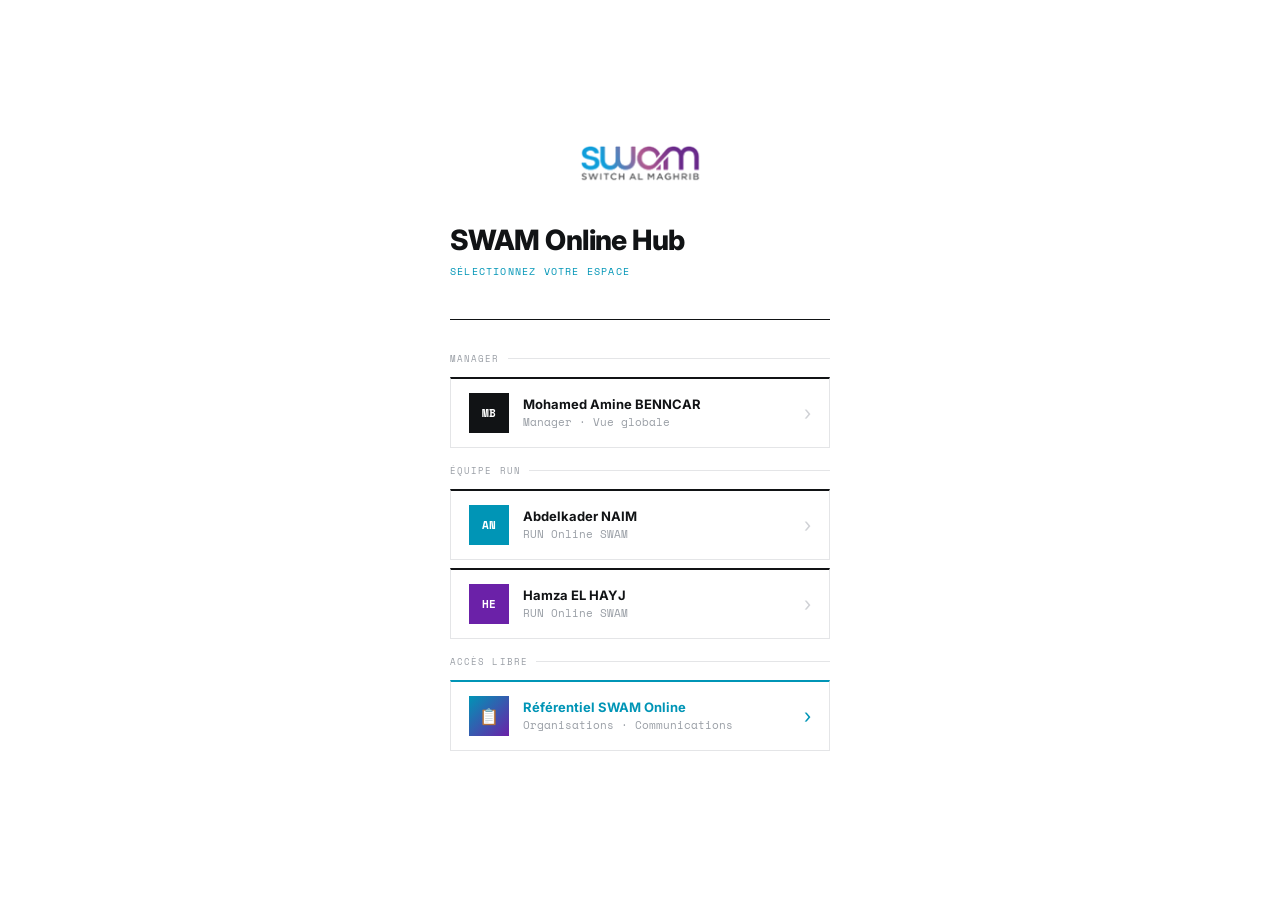
==== commit 3340370c: "Add files via upload" ====
--- a/abdelkader.html
+++ b/abdelkader.html
@@ -1,227 +1,251 @@
 <!DOCTYPE html>
 <html lang="fr">
 <head>
-<script>
-(function(){
-  var auth = sessionStorage.getItem('swam_auth');
-  if (auth !== 'ak') { window.location.replace('index.html'); }
-})();
-</script>
-<meta charset="UTF-8">
-<meta name="viewport" content="width=device-width, initial-scale=1.0">
+<meta charset="UTF-8"><meta name="viewport" content="width=device-width,initial-scale=1">
 <title>SWAM — Abdelkader NAIM</title>
-<link rel="stylesheet" href="style.css">
+<link href="https://fonts.googleapis.com/css2?family=Inter:wght@300;400;500;600;700;800;900&family=Space+Mono:wght@400;700&display=swap" rel="stylesheet">
+<link rel="stylesheet" href="hub-style.css">
+<script>(function(){if(sessionStorage.getItem('swam_auth')!=='abdelkader')window.location.replace('index.html');})()</script>
 </head>
 <body>
-<div class="orb orb1"></div>
-<div class="orb orb2"></div>
-<div class="toast-container"><div class="toast" id="toast"></div></div>
-
-<div class="topbar">
-  <div class="topbar-left">
-    <div class="topbar-logo"><a href="index.html"><img src="[data-uri]" alt="SWAM" class="swam-logo"></a></div>
-    <div class="topbar-div"></div>
-    <div class="topbar-title"><strong>RUN Online</strong>Espace Abdelkader</div>
-  </div>
-  <div class="topbar-right">
-    <div class="sb-pill" onclick="pingDB()">
-      <div class="sb-dot chk" id="sb-dot"></div>
-      <span id="sb-lbl" style="font-size:11px">Supabase</span>
-      <span id="sb-ms" style="color:var(--text3);font-size:11px"></span>
-    </div>
-    <div class="user-chip">
-      <div class="u-av">AN</div>
-      <span class="u-name">Abdelkader NAIM</span>
-    </div>
-    <a href="index.html" class="btn-logout">
-      <svg width="14" height="14" viewBox="0 0 24 24" fill="none" stroke="currentColor" stroke-width="2" stroke-linecap="round" stroke-linejoin="round"><path d="M9 21H5a2 2 0 0 1-2-2V5a2 2 0 0 1 2-2h4"/><polyline points="16 17 21 12 16 7"/><line x1="21" y1="12" x2="9" y2="12"/></svg>
-      Quitter
-    </a>
+<div id="app">
+<div class="toast-wrap" id="toast-wrap"></div>
+
+<header>
+  <div class="header-inner">
+    <div class="header-logo-block">
+      <a href="index.html"><img src="[data-uri]" alt="SWAM"></a>
+      <div class="header-logo-divider"></div>
+      <div>
+        <div class="masthead">SWAM Online Hub</div>
+        <div class="header-kicker">RUN Online — Espace Abdelkader</div>
+      </div>
+    </div>
+    <div class="header-search-block">
+      <div class="header-search">
+        <input type="text" id="searchInput" placeholder="Rechercher…">
+        <button class="search-clear" id="searchClear" onclick="clearSearch()">×</button>
+      </div>
+    </div>
+    <div class="header-stats-block">
+      <div class="header-stats">
+        <div class="stat-chip"><b id="h-total">—</b><span>Actions</span></div>
+        <div class="stat-chip"><b id="h-today">—</b><span>Aujourd'hui</span></div>
+        <div class="stat-chip"><b id="h-week">—</b><span>Cette semaine</span></div>
+      </div>
+    </div>
+    <div class="header-actions-block">
+      <div class="sync-badge" id="sync-badge"><div class="sync-dot" id="sb-dot"></div><span id="sb-txt">Connexion…</span></div>
+      <button class="btn-primary" onclick="openAddAction()">+ Nouvelle action</button>
+    </div>
+  </div>
+</header>
+
+<div class="tabs-bar-outer">
+  <div class="tabs-bar">
+    <button class="tab-pill active" id="tab-feed" onclick="switchTab('feed',this)">Feed <span class="tab-pill-count" id="cnt-feed">0</span></button>
+    <button class="tab-pill" id="tab-proj" onclick="switchTab('proj',this)">Projets</button>
+    <button class="tab-pill tab-pill-manage" onclick="window.location='index.html'">← Portail</button>
   </div>
 </div>
 
-<div class="app-body">
-  <div class="sidebar" id="sidebar">
-    <button class="sb-toggle" onclick="toggleSB()">
-      <svg id="sb-icon" width="18" height="18" viewBox="0 0 24 24" fill="none" stroke="currentColor" stroke-width="2" stroke-linecap="round" stroke-linejoin="round"><rect x="3" y="3" width="18" height="18" rx="2"/><line x1="9" y1="3" x2="9" y2="21"/><line x1="14" y1="9" x2="17" y2="9"/><line x1="14" y1="12" x2="17" y2="12"/><line x1="14" y1="15" x2="17" y2="15"/></svg>
-    </button>
-    <div class="nav-section">Mon espace</div>
-    <button class="nav-item active" id="nav-actions">
-      <span class="nav-icon">
-        <svg width="18" height="18" viewBox="0 0 24 24" fill="none" stroke="currentColor" stroke-width="2" stroke-linecap="round" stroke-linejoin="round"><polyline points="22 12 18 12 15 21 9 3 6 12 2 12"/></svg>
-      </span>
-      <span class="nav-label">Mes actions</span>
-    </button>
-  </div>
-
-  <div class="content">
-    <div class="page-hdr au">
-      <div class="page-hdr-top">
-        <div>
-          <div class="page-title">Mes actions RUN</div>
-          <div class="page-sub">Abdelkader NAIM · Saisie quotidienne</div>
-        </div>
-        <button class="btn-ghost" onclick="toggleForm()" id="form-toggle-btn">
-          <svg width="14" height="14" viewBox="0 0 24 24" fill="none" stroke="currentColor" stroke-width="2" stroke-linecap="round" stroke-linejoin="round"><line x1="12" y1="5" x2="12" y2="19"/><line x1="5" y1="12" x2="19" y2="12"/></svg>
-          Nouvelle action
-        </button>
-      </div>
-      <div class="grad-accent"></div>
-    </div>
-
-    <div class="glass-card au d1 hidden" id="action-form" style="margin-bottom:1.25rem">
-      <div class="glass-card-hdr">
-        <div class="glass-card-title">
-          <svg width="16" height="16" viewBox="0 0 24 24" fill="none" stroke="var(--c1)" stroke-width="2" stroke-linecap="round" stroke-linejoin="round"><line x1="12" y1="5" x2="12" y2="19"/><line x1="5" y1="12" x2="19" y2="12"/></svg>
-          <span id="form-ttl">Nouvelle action</span>
-        </div>
-        <button class="btn-ghost" onclick="toggleForm()">
-          <svg width="14" height="14" viewBox="0 0 24 24" fill="none" stroke="currentColor" stroke-width="2" stroke-linecap="round" stroke-linejoin="round"><line x1="18" y1="6" x2="6" y2="18"/><line x1="6" y1="6" x2="18" y2="18"/></svg>
-        </button>
-      </div>
-      <div class="form-grid g2f">
-        <div><label class="field-label">Date</label><input type="date" class="field-input" id="f-date"></div>
-        <div><label class="field-label">Projet</label><select class="field-input" id="f-proj" onchange="loadFormST()"><option value="">— Sélectionner —</option></select></div>
-      </div>
-      <div class="form-grid g2f" style="margin-bottom:.75rem">
-        <div><label class="field-label">Sous-tâche</label><select class="field-input" id="f-st"><option value="">— Aucune —</option></select></div>
-        <div class="row-ab">
-          <button class="btn-grad" id="f-submit" onclick="submitAction()">
-            <svg width="14" height="14" viewBox="0 0 24 24" fill="none" stroke="currentColor" stroke-width="2" stroke-linecap="round" stroke-linejoin="round"><line x1="22" y1="2" x2="11" y2="13"/><polygon points="22 2 15 22 11 13 2 9 22 2"/></svg>
-            <span id="f-lbl">Enregistrer</span>
-          </button>
-        </div>
-      </div>
-      <div><label class="field-label">Description</label><textarea class="field-input" id="f-desc" placeholder="Décrivez l'action réalisée…" rows="3"></textarea></div>
-    </div>
-
-    <div class="stats-grid au d2">
-      <div class="stat-card"><div class="stat-glow g1c"></div><div class="stat-label">Total actions</div><div class="stat-val" id="ps-tot">—</div>
-        <div class="stat-icon"><svg width="22" height="22" viewBox="0 0 24 24" fill="none" stroke="currentColor" stroke-width="1.5" stroke-linecap="round" stroke-linejoin="round"><polyline points="22 12 18 12 15 21 9 3 6 12 2 12"/></svg></div>
-      </div>
-      <div class="stat-card"><div class="stat-glow g2c"></div><div class="stat-label">Ce mois</div><div class="stat-val" id="ps-month">—</div>
-        <div class="stat-icon"><svg width="22" height="22" viewBox="0 0 24 24" fill="none" stroke="currentColor" stroke-width="1.5" stroke-linecap="round" stroke-linejoin="round"><rect x="3" y="4" width="18" height="18" rx="2"/><line x1="16" y1="2" x2="16" y2="6"/><line x1="8" y1="2" x2="8" y2="6"/><line x1="3" y1="10" x2="21" y2="10"/></svg></div>
-      </div>
-      <div class="stat-card"><div class="stat-glow g3c"></div><div class="stat-label">Cette semaine</div><div class="stat-val" id="ps-week">—</div>
-        <div class="stat-icon"><svg width="22" height="22" viewBox="0 0 24 24" fill="none" stroke="currentColor" stroke-width="1.5" stroke-linecap="round" stroke-linejoin="round"><rect x="3" y="4" width="18" height="18" rx="2"/><line x1="16" y1="2" x2="16" y2="6"/><line x1="8" y1="2" x2="8" y2="6"/><line x1="3" y1="10" x2="21" y2="10"/><line x1="8" y1="14" x2="16" y2="14"/></svg></div>
-      </div>
-    </div>
-
-    <div class="sec-hdr au d3">
-      <div class="sec-title">
-        <svg width="16" height="16" viewBox="0 0 24 24" fill="none" stroke="currentColor" stroke-width="2" stroke-linecap="round" stroke-linejoin="round"><line x1="8" y1="6" x2="21" y2="6"/><line x1="8" y1="12" x2="21" y2="12"/><line x1="8" y1="18" x2="21" y2="18"/><line x1="3" y1="6" x2="3.01" y2="6"/><line x1="3" y1="12" x2="3.01" y2="12"/><line x1="3" y1="18" x2="3.01" y2="18"/></svg>
-        Historique <span class="count-pill" id="p-cnt">0</span>
-      </div>
-      <select class="field-input" id="p-fproj" onchange="filterPA()" style="height:34px;padding:0 10px;font-size:12px;min-width:150px">
-        <option value="">Tous les projets</option>
-      </select>
-    </div>
-    <div id="person-list" class="action-list au d4"></div>
-  </div>
+<main>
+  <div class="dash-header">
+    <div class="dash-title-block">
+      <div class="dash-title">Abdelkader NAIM</div>
+      <div class="dash-sub">RUN Online SWAM — Suivi des actions</div>
+    </div>
+    <div class="dash-actions-block">
+      <div style="display:flex;align-items:center;gap:12px">
+        <div style="width:36px;height:36px;background:var(--accent);display:flex;align-items:center;justify-content:center;font-size:12px;font-weight:700;color:#fff;font-family:var(--font-mono)">AN</div>
+        <div style="font-family:var(--font-mono);font-size:10px;color:var(--ink-faint);text-transform:uppercase;letter-spacing:.08em">En ligne</div>
+      </div>
+    </div>
+  </div>
+
+  <div class="stat-row">
+    <div class="stat-card accent-card"><span class="stat-card-num" id="st-total">—</span><span class="stat-card-lbl">Total</span></div>
+    <div class="stat-card"><span class="stat-card-num" id="st-today">—</span><span class="stat-card-lbl">Aujourd'hui</span></div>
+    <div class="stat-card"><span class="stat-card-num" id="st-week">—</span><span class="stat-card-lbl">Cette semaine</span></div>
+  </div>
+
+  <div class="filter-bar">
+    <div class="filter-group"><span class="filter-label">Date</span><input type="date" class="filter-input" id="f-dt" onchange="renderFeed()"></div>
+    <div class="filter-group"><span class="filter-label">Projet</span><select class="filter-select" id="f-pr" onchange="renderFeed()"><option value="">Tous les projets</option></select></div>
+    <button class="filter-clear" onclick="clearF()">Effacer filtres</button>
+  </div>
+
+  <div id="view-feed">
+    <div class="feed-count" id="feed-cnt"></div>
+    <div id="feed-list"><div class="empty"><span class="spinner"></span></div></div>
+  </div>
+
+  <div id="view-proj" class="hidden">
+    <div class="feed-count" style="margin-bottom:16px">Projets assignés</div>
+    <div id="proj-list"></div>
+  </div>
+</main>
 </div>
 
-<script src="icons.js"></script>
-<script src="app.js"></script>
+<!-- MODAL ADD ACTION -->
+<div class="modal-overlay hidden" id="modal-add" onclick="if(event.target===this)closeAddAction()">
+  <div class="modal-box">
+    <div class="modal-hdr">
+      <div class="modal-title">Nouvelle action</div>
+      <button class="modal-close" onclick="closeAddAction()">×</button>
+    </div>
+    <div class="modal-grid2">
+      <div class="field-group"><span class="field-label">Date</span><input type="date" class="field-input" id="a-date"></div>
+      <div class="field-group"><span class="field-label">Projet</span><select class="field-select" id="a-proj" onchange="loadSubtasks(this.value)"><option value="">— Sélectionner —</option></select></div>
+    </div>
+    <div class="field-group" style="margin-bottom:20px">
+      <span class="field-label">Sous-tâche</span>
+      <select class="field-select" id="a-sub"><option value="">— Optionnel —</option></select>
+    </div>
+    <div class="field-group" style="margin-bottom:20px">
+      <span class="field-label">Description *</span>
+      <textarea class="field-textarea" id="a-desc" rows="4" placeholder="Décrivez l'action réalisée…"></textarea>
+      <div class="err-field" id="err-desc">Ce champ est obligatoire</div>
+    </div>
+    <div class="modal-footer">
+      <button class="btn-ghost" onclick="closeAddAction()">Annuler</button>
+      <button class="btn-primary" onclick="saveAction()">Enregistrer →</button>
+    </div>
+  </div>
+</div>
+
 <script>
-const WHO = 'ak';
-let EDITING = null, formOpen = false, PA = [];
-
-window.addEventListener('DOMContentLoaded', async () => {
-  pingDB();
-  await loadProjects();
-  fillSel('f-proj');
-  fillSel('p-fproj', true);
-  document.getElementById('f-date').value = TODAY;
-  await fetchPA();
+const SB='https://qefpnyrumjacrznebtgf.supabase.co',KEY='eyJhbGciOiJIUzI1NiIsInR5cCI6IkpXVCJ9.eyJpc3MiOiJzdXBhYmFzZSIsInJlZiI6InFlZnBueXJ1bWphY3J6bmVidGdmIiwicm9sZSI6ImFub24iLCJpYXQiOjE3ODI0NTU3MzgsImV4cCI6MjA5ODAzMTczOH0.IbupYWa_yv8M7Ypzui97Fw3pc1VZt_ZEHE2RQvRz6S4';
+const H={'Content-Type':'application/json','apikey':KEY,'Authorization':'Bearer '+KEY,'Prefer':'return=representation'};
+const TODAY=new Date().toISOString().split('T')[0];
+async function sbGet(t,p){const r=await fetch(SB+'/rest/v1/'+t+(p||''),{headers:{'apikey':KEY,'Authorization':'Bearer '+KEY}});if(!r.ok)throw new Error(await r.text());const tx=await r.text();return tx?JSON.parse(tx):[];}
+async function sbPost(t,b){const r=await fetch(SB+'/rest/v1/'+t,{method:'POST',headers:H,body:JSON.stringify(b)});if(!r.ok)throw new Error(await r.text());return[];}
+async function sbPatch(t,b,p){const r=await fetch(SB+'/rest/v1/'+t+p,{method:'PATCH',headers:H,body:JSON.stringify(b)});if(!r.ok)throw new Error(await r.text());return[];}
+async function sbDel(t,p){const r=await fetch(SB+'/rest/v1/'+t+p,{method:'DELETE',headers:H});if(!r.ok)throw new Error(await r.text());return[];}
+function uid(){return 'x'+Date.now()+Math.random().toString(36).slice(2,5);}
+function esc(s){return String(s||'').replace(/&/g,'&amp;').replace(/</g,'&lt;').replace(/>/g,'&gt;');}
+function toast(msg,type){
+  const w=document.getElementById('toast-wrap');if(!w)return;
+  const el=document.createElement('div');
+  el.className='toast-item'+(type==='err'?' err-toast':'');
+  el.textContent=(type==='err'?'✕  ':'✓  ')+msg;
+  w.appendChild(el);
+  setTimeout(()=>el.classList.add('show'),10);
+  setTimeout(()=>el.remove(),2800);
+}
+async function ping(){
+  const dot=document.getElementById('sb-dot');
+  const txt=document.getElementById('sb-txt');
+  if(!dot)return;
+  try{
+    const t=Date.now();
+    await fetch(SB+'/rest/v1/projects?select=id&limit=1',{headers:{'apikey':KEY,'Authorization':'Bearer '+KEY}});
+    dot.style.background='#1A7F4E';dot.style.boxShadow='0 0 4px rgba(26,127,78,.4)';
+    if(txt)txt.textContent='En ligne · '+(Date.now()-t)+'ms';
+  }catch(e){if(dot)dot.style.background='#C81E3A';if(txt)txt.textContent='Hors ligne';}
+}
+
+let ALL=[],PROJS=[],_tab='feed',_search='';
+const WS=(()=>{const d=new Date();d.setDate(d.getDate()-d.getDay());return d.toISOString().split('T')[0]})();
+
+document.getElementById('a-date').value=TODAY;
+document.getElementById('searchInput').addEventListener('input',function(){
+  _search=this.value.toLowerCase();
+  document.getElementById('searchClear').classList.toggle('visible',!!_search);
+  renderFeed();
 });
-
-function toggleSB() {
-  SB_OPEN = !SB_OPEN;
-  const sb = document.getElementById('sidebar');
-  sb.classList.toggle('collapsed', !SB_OPEN);
-}
-
-function toggleForm() {
-  const f = document.getElementById('action-form');
-  const btn = document.getElementById('form-toggle-btn');
-  formOpen = !formOpen;
-  f.classList.toggle('hidden', !formOpen);
-  btn.innerHTML = formOpen
-    ? '<svg width="14" height="14" viewBox="0 0 24 24" fill="none" stroke="currentColor" stroke-width="2" stroke-linecap="round" stroke-linejoin="round"><line x1="18" y1="6" x2="6" y2="18"/><line x1="6" y1="6" x2="18" y2="18"/></svg> Fermer'
-    : '<svg width="14" height="14" viewBox="0 0 24 24" fill="none" stroke="currentColor" stroke-width="2" stroke-linecap="round" stroke-linejoin="round"><line x1="12" y1="5" x2="12" y2="19"/><line x1="5" y1="12" x2="19" y2="12"/></svg> Nouvelle action';
-  if (formOpen && !EDITING) { document.getElementById('f-date').value = TODAY; fillSel('f-proj'); }
-}
-
-function loadFormST() {
-  const pid = document.getElementById('f-proj').value;
-  const sel = document.getElementById('f-st');
-  sel.innerHTML = '<option value="">— Aucune —</option>';
-  if (!pid) return;
-  const p = PROJS.find(x => x.id === pid);
-  if (p && p.subtasks) p.subtasks.forEach(st => { const o = document.createElement('option'); o.value = st.id; o.textContent = st.name; sel.appendChild(o); });
-}
-
-async function fetchPA() {
-  try {
-    PA = await GET('actions', '?who=eq.ak&order=date.desc,created_at.desc&select=*,projects(name),subtasks(name)');
-    document.getElementById('ps-tot').textContent   = PA.length;
-    document.getElementById('ps-month').textContent = PA.filter(a => a.date >= MS).length;
-    document.getElementById('ps-week').textContent  = PA.filter(a => a.date >= WS).length;
-    filterPA();
-  } catch(e) { document.getElementById('person-list').innerHTML = '<div class="loading-row"><div class="spinner"></div> Erreur</div>'; }
-}
-
-function filterPA() {
-  const fp = document.getElementById('p-fproj').value;
-  const acts = fp ? PA.filter(a => a.project_id === fp) : PA;
-  document.getElementById('p-cnt').textContent = acts.length;
-  renderList('person-list', acts, WHO, true);
-}
-
-async function submitAction() {
-  const date = document.getElementById('f-date').value;
-  const pid  = document.getElementById('f-proj').value;
-  const stid = document.getElementById('f-st').value;
-  const desc = document.getElementById('f-desc').value.trim();
-  if (!date || !pid || !desc) { toast('Date, projet et description requis', 'err'); return; }
-  const btn = document.getElementById('f-submit'); btn.disabled = true;
-  try {
-    if (EDITING) {
-      await PATCH('actions', { date, project_id: pid, subtask_id: stid || null, description: desc }, '?id=eq.' + EDITING);
-      toast('Action modifiée'); EDITING = null;
-      document.getElementById('f-lbl').textContent = 'Enregistrer';
-      document.getElementById('form-ttl').textContent = 'Nouvelle action';
-    } else {
-      await POST('actions', { id: uid(), who: WHO, date, project_id: pid, subtask_id: stid || null, description: desc });
-      toast('Action ajoutée');
-    }
-    document.getElementById('f-desc').value = '';
-    document.getElementById('f-proj').value = '';
-    document.getElementById('f-st').innerHTML = '<option value="">— Aucune —</option>';
-    if (formOpen) toggleForm();
-    await fetchPA();
-  } catch(e) { toast('Erreur : ' + e.message, 'err'); }
-  btn.disabled = false;
-}
-
-async function editAct(id) {
-  const a = PA.find(x => x.id === id); if (!a) return;
-  EDITING = id;
-  if (!formOpen) toggleForm();
-  document.getElementById('f-date').value = a.date;
-  fillSel('f-proj'); document.getElementById('f-proj').value = a.project_id || '';
-  loadFormST(); setTimeout(() => { document.getElementById('f-st').value = a.subtask_id || ''; }, 80);
-  document.getElementById('f-desc').value = a.description;
-  document.getElementById('f-lbl').textContent = 'Mettre à jour';
-  document.getElementById('form-ttl').textContent = "Modifier l'action";
-  window.scrollTo(0, 0);
-}
-
-async function delAct(id) {
-  if (!confirm('Supprimer cette action définitivement ?')) return;
-  try { await DEL('actions', '?id=eq.' + id); toast('Action supprimée'); await fetchPA(); }
-  catch(e) { toast('Erreur', 'err'); }
-}
+function clearSearch(){document.getElementById('searchInput').value='';_search='';document.getElementById('searchClear').classList.remove('visible');renderFeed();}
+
+window.addEventListener('DOMContentLoaded',async()=>{
+  ping();
+  await Promise.all([loadAll(),loadProjects()]);
+});
+
+async function loadAll(){
+  try{
+    ALL=await sbGet('actions','?who=eq.ak&order=date.desc,created_at.desc&select=*,projects(name),subtasks(name)');
+    updateStats(ALL);renderFeed();
+  }catch(e){document.getElementById('feed-list').innerHTML='<div class="empty"><div class="empty-title">Erreur de chargement</div></div>';}
+}
+function updateStats(acts){
+  const todayActs=acts.filter(a=>a.date===TODAY).length;
+  const weekActs=acts.filter(a=>a.date>=WS).length;
+  document.getElementById('st-total').textContent=acts.length;
+  document.getElementById('st-today').textContent=todayActs;
+  document.getElementById('st-week').textContent=weekActs;
+  document.getElementById('h-total').textContent=acts.length;
+  document.getElementById('h-today').textContent=todayActs;
+  document.getElementById('h-week').textContent=weekActs;
+  document.getElementById('cnt-feed').textContent=acts.length;
+}
+function switchTab(t,btn){
+  _tab=t;document.querySelectorAll('.tab-pill').forEach(x=>x.classList.remove('active'));btn.classList.add('active');
+  document.getElementById('view-feed').classList.toggle('hidden',t==='proj');
+  document.getElementById('view-proj').classList.toggle('hidden',t!=='proj');
+  if(t!=='proj')renderFeed(); else renderProjList();
+}
+function renderFeed(){
+  const fd=document.getElementById('f-dt').value,fp=document.getElementById('f-pr').value;
+  let acts=[...ALL];
+  if(fd)acts=acts.filter(a=>a.date===fd);
+  if(fp)acts=acts.filter(a=>a.project_id===fp);
+  if(_search)acts=acts.filter(a=>(a.description+' '+(a.projects?.name||'')).toLowerCase().includes(_search));
+  document.getElementById('feed-cnt').textContent=acts.length+' action'+(acts.length!==1?'s':'');
+  const el=document.getElementById('feed-list');
+  if(!acts.length){el.innerHTML='<div class="empty"><span class="empty-icon">📭</span><div class="empty-title">Aucune action</div><div class="empty-sub">Ajoutez votre première action</div></div>';return;}
+  el.innerHTML='';
+  acts.forEach((a,i)=>{
+    const card=document.createElement('div');card.className='comm-card';card.style.animationDelay=(i*.03)+'s';
+    card.innerHTML='<div class="card-bloc">'+esc(a.projects?.name||'')+(a.subtasks?'<span style="color:var(--ink-faint)">—</span>'+esc(a.subtasks.name):'')+'</div>'+
+      '<div class="card-subject">'+esc(a.description.slice(0,90))+(a.description.length>90?'…':'')+'</div>'+
+      '<div class="card-body">'+esc(a.description)+
+        '<div style="display:flex;gap:8px;margin-top:12px"><button class="btn-ghost" onclick="editAction(\''+a.id+'\',event)">Modifier</button><button class="btn-ghost danger" onclick="delAction(\''+a.id+'\',event)">Supprimer</button></div>'+
+      '</div>'+
+      '<div class="card-footer"><div class="card-tags"><span class="tag tag-cyan">'+esc(a.projects?.name||'')+'</span>'+(a.subtasks?'<span class="tag tag-violet">'+esc(a.subtasks.name)+'</span>':'')+'</div><span class="card-date">'+a.date+'</span></div>';
+    card.querySelector('.card-subject').addEventListener('click',()=>card.classList.toggle('expanded'));
+    el.appendChild(card);
+  });
+}
+function clearF(){document.getElementById('f-dt').value='';document.getElementById('f-pr').value='';renderFeed();}
+async function loadProjects(){
+  try{
+    PROJS=await sbGet('projects','?order=created_at.asc&select=*,subtasks(*)');
+    const fp=document.getElementById('f-pr');fp.innerHTML='<option value="">Tous les projets</option>';
+    const ap=document.getElementById('a-proj');ap.innerHTML='<option value="">— Sélectionner —</option>';
+    PROJS.forEach(p=>{
+      const o1=document.createElement('option');o1.value=p.id;o1.textContent=p.name;fp.appendChild(o1);
+      const o2=document.createElement('option');o2.value=p.id;o2.textContent=p.name;ap.appendChild(o2);
+    });
+  }catch(e){}
+}
+function loadSubtasks(pid){
+  const sel=document.getElementById('a-sub');sel.innerHTML='<option value="">— Optionnel —</option>';
+  const p=PROJS.find(x=>x.id===pid);
+  if(p&&p.subtasks)p.subtasks.forEach(st=>{const o=document.createElement('option');o.value=st.id;o.textContent=st.name;sel.appendChild(o);});
+}
+function renderProjList(){
+  const el=document.getElementById('proj-list');
+  if(!PROJS.length){el.innerHTML='<div class="empty"><div class="empty-title">Aucun projet</div></div>';return;}
+  el.innerHTML='';
+  PROJS.forEach((p,i)=>{
+    const card=document.createElement('div');card.className='pcard';card.style.animationDelay=(i*.03)+'s';
+    const myActs=ALL.filter(a=>a.project_id===p.id).length;
+    card.innerHTML='<div class="pcard-hdr"><button class="pcard-name" onclick="this.closest(\'.pcard\').querySelector(\'.pcard-body\').classList.toggle(\'open\')">▸ '+esc(p.name)+'<span class="pcard-cnt">'+myActs+' action'+(myActs!==1?'s':'')+'</span></button></div>'+
+      '<div class="pcard-body">'+((p.subtasks||[]).map(st=>'<div class="st-row"><div class="st-name"><div class="st-dot"></div>'+esc(st.name)+'</div><span class="card-date">'+ALL.filter(a=>a.subtask_id===st.id).length+' actions</span></div>').join(''))+'</div>';
+    el.appendChild(card);
+  });
+}
+function openAddAction(){document.getElementById('a-desc').value='';document.getElementById('err-desc').classList.remove('visible');document.getElementById('modal-add').classList.remove('hidden');}
+function closeAddAction(){document.getElementById('modal-add').classList.add('hidden');}
+async function saveAction(){
+  const desc=(document.getElementById('a-desc').value||'').trim();
+  if(!desc){document.getElementById('err-desc').classList.add('visible');return;}
+  const proj=document.getElementById('a-proj').value,sub=document.getElementById('a-sub').value;
+  try{await sbPost('actions',{id:uid(),who:'ak',date:document.getElementById('a-date').value,description:desc,project_id:proj||null,subtask_id:sub||null});toast('Action enregistrée');closeAddAction();await loadAll();}
+  catch(e){toast('Erreur','err');}
+}
+async function editAction(id,e){e.stopPropagation();const a=ALL.find(x=>x.id===id);if(!a)return;const nd=prompt('Modifier:',a.description);if(!nd||nd===a.description)return;try{await sbPatch('actions',{description:nd},'?id=eq.'+id);toast('Modifiée');await loadAll();}catch(e){toast('Erreur','err');}}
+async function delAction(id,e){e.stopPropagation();if(!confirm('Supprimer ?'))return;try{await sbDel('actions','?id=eq.'+id);toast('Supprimée');await loadAll();}catch(e){toast('Erreur','err');}}
 </script>
 </body>
 </html>
--- a/hub-style.css
+++ b/hub-style.css
@@ -0,0 +1,337 @@
+/* ============================================================
+   SWAM ONLINE HUB v4 — Müller-Brockmann Swiss Grid System
+   Modular grid · 12 columns · 8px baseline · flush-left grotesque
+   Palette: white / near-black / SWAM cyan (one accent only)
+   ============================================================ */
+@import url('https://fonts.googleapis.com/css2?family=Inter:wght@300;400;500;600;700;800;900&family=Space+Mono:wght@400;700&display=swap');
+
+*, *::before, *::after { box-sizing: border-box; margin: 0; padding: 0; }
+
+:root {
+  --cols:    12;
+  --bl:      8px;
+  --lh:      24px;
+  --gutter:  24px;
+  --margin:  48px;
+  --maxw:    1440px;
+
+  --paper:     #FFFFFF;
+  --paper-off: #FAFAFA;
+  --ink:       #111315;
+  --ink-soft:  #5B6066;
+  --ink-faint: #9A9FA6;
+  --line:      #E4E5E7;
+  --line-strong: #D0D2D6;
+
+  --accent:      #0095B6;
+  --accent-ink:  #FFFFFF;
+  --accent-tint: #EAF6F9;
+  --danger:      #C81E3A;
+  --success:     #1A7F4E;
+  --violet:      #6B21A8;
+
+  --radius-xs: 2px;
+  --radius-sm: 4px;
+
+  --font:      "Inter", system-ui, sans-serif;
+  --font-mono: "Space Mono", "IBM Plex Mono", monospace;
+  --transition: .15s ease;
+}
+
+html, body { height: 100%; }
+body {
+  margin: 0;
+  background: var(--paper);
+  color: var(--ink);
+  font-family: var(--font);
+  font-size: 15px;
+  line-height: var(--lh);
+  -webkit-font-smoothing: antialiased;
+}
+
+#app { display: flex; flex-direction: column; min-height: 100vh; }
+
+/* ── MASTHEAD ── */
+header { border-bottom: 1px solid var(--ink); flex-shrink: 0; }
+.header-inner {
+  max-width: var(--maxw); margin: 0 auto;
+  padding: 32px var(--margin) 24px;
+  display: grid;
+  grid-template-columns: repeat(12, 1fr);
+  column-gap: var(--gutter);
+  align-items: end;
+}
+.header-logo-block { grid-column: 1 / 5; display: flex; align-items: center; gap: 16px; }
+.header-logo-block img { height: 34px; object-fit: contain; flex-shrink: 0; }
+.header-logo-divider { width: 1px; height: 28px; background: var(--line-strong); }
+.masthead { font-size: 22px; font-weight: 800; letter-spacing: -.01em; line-height: 1.1; color: var(--ink); }
+.header-kicker { font-family: var(--font-mono); font-size: 10px; letter-spacing: .12em; text-transform: uppercase; color: var(--accent); margin-top: 4px; }
+
+.header-search-block { grid-column: 5 / 9; display: flex; align-items: flex-end; }
+.header-search { width: 100%; position: relative; }
+.header-search input {
+  width: 100%; background: transparent; border: none;
+  border-bottom: 1px solid var(--ink); border-radius: 0;
+  padding: 6px 28px 6px 0; color: var(--ink);
+  font-family: var(--font); font-size: 13px; outline: none;
+  transition: border-color var(--transition);
+}
+.header-search input::placeholder { color: var(--ink-faint); }
+.header-search input:focus { border-bottom: 2px solid var(--accent); padding-bottom: 5px; }
+.search-clear {
+  position: absolute; right: 0; bottom: 6px;
+  background: none; border: none; color: var(--ink-faint); cursor: pointer;
+  font-size: 14px; padding: 2px; display: none; font-family: var(--font-mono);
+}
+.search-clear.visible { display: flex; }
+
+.header-stats-block { grid-column: 9 / 11; display: flex; gap: 0; align-items: flex-end; justify-content: flex-end; }
+.header-stats { display: flex; gap: 28px; }
+.stat-chip { display: flex; flex-direction: column; align-items: flex-end; }
+.stat-chip b { font-size: 26px; font-weight: 800; color: var(--ink); line-height: 1; font-variant-numeric: tabular-nums; }
+.stat-chip span { font-family: var(--font-mono); font-size: 9px; letter-spacing: .1em; text-transform: uppercase; color: var(--ink-faint); margin-top: 4px; }
+
+.header-actions-block { grid-column: 11 / 13; display: flex; flex-direction: column; align-items: flex-end; gap: 8px; }
+.sync-badge {
+  display: inline-flex; align-items: center; gap: 6px;
+  font-family: var(--font-mono); font-size: 9px; letter-spacing: .08em; text-transform: uppercase;
+  padding: 4px 0; color: var(--ink-faint);
+}
+.sync-badge.ok { color: var(--success); }
+.sync-badge.err { color: var(--danger); }
+.sync-badge.syncing { color: var(--accent); }
+.sync-dot { width: 5px; height: 5px; border-radius: 50%; background: currentColor; }
+.sync-badge.syncing .sync-dot { animation: pulse .8s infinite; }
+@keyframes pulse { 0%,100%{opacity:1} 50%{opacity:.25} }
+
+/* ── TABS BAR ── */
+.tabs-bar-outer { border-bottom: 1px solid var(--line); background: var(--paper-off); }
+.tabs-bar {
+  max-width: var(--maxw); margin: 0 auto;
+  padding: 0 var(--margin);
+  display: flex; align-items: stretch; gap: 0; overflow-x: auto;
+}
+.tabs-bar::-webkit-scrollbar { height: 0; }
+.tab-pill {
+  display: inline-flex; align-items: center; gap: 8px;
+  padding: 14px 18px; font-size: 12px; font-weight: 600; letter-spacing: .01em;
+  color: var(--ink-soft); background: transparent; border: none;
+  border-bottom: 2px solid transparent; cursor: pointer; white-space: nowrap;
+  transition: all var(--transition); flex-shrink: 0;
+}
+.tab-pill:hover { color: var(--ink); background: rgba(0,0,0,.02); }
+.tab-pill.active { color: var(--ink); border-bottom-color: var(--accent); font-weight: 700; }
+.tab-pill-count { font-family: var(--font-mono); font-size: 10px; font-weight: 400; color: var(--ink-faint); }
+.tab-pill.active .tab-pill-count { color: var(--accent); }
+.tab-pill-manage { margin-left: auto; color: var(--ink-faint); }
+.tab-pill-manage:hover { color: var(--ink); }
+
+/* ── SUBTABS ── */
+.subtabs-bar-outer { border-bottom: 1px solid var(--line); }
+.subtabs-bar-outer.empty { display: none; }
+.subtabs-bar {
+  max-width: var(--maxw); margin: 0 auto; padding: 0 var(--margin);
+  display: flex; align-items: center; gap: 4px; overflow-x: auto; min-height: 38px;
+}
+.subtabs-bar::-webkit-scrollbar { height: 0; }
+.subtab-pill {
+  display: inline-flex; align-items: center; gap: 6px; padding: 8px 12px;
+  font-family: var(--font-mono); font-size: 10.5px; letter-spacing: .02em;
+  color: var(--ink-faint); background: transparent; border: none; cursor: pointer;
+  white-space: nowrap; transition: color var(--transition); flex-shrink: 0;
+}
+.subtab-pill:hover { color: var(--ink-soft); }
+.subtab-pill.active { color: var(--accent); font-weight: 700; }
+
+/* ── MAIN CONTENT ── */
+main { flex: 1; max-width: var(--maxw); margin: 0 auto; width: 100%; padding: 32px var(--margin); }
+
+/* ── DASHBOARD HEADER ── */
+.dash-header {
+  display: grid; grid-template-columns: repeat(12,1fr); column-gap: var(--gutter);
+  align-items: start; margin-bottom: 24px;
+  padding-bottom: 24px; border-bottom: 1px solid var(--line);
+}
+.dash-title-block { grid-column: 1 / 7; }
+.dash-title { font-size: 28px; font-weight: 800; letter-spacing: -.02em; line-height: 1.1; }
+.dash-sub { font-family: var(--font-mono); font-size: 11px; color: var(--ink-faint); letter-spacing: .04em; text-transform: uppercase; margin-top: 8px; }
+.dash-actions-block { grid-column: 10 / 13; display: flex; gap: 8px; justify-content: flex-end; align-items: flex-start; }
+
+/* ── FILTER BAR ── */
+.filter-bar {
+  display: flex; align-items: flex-end; gap: 24px; flex-wrap: wrap;
+  padding: 16px 20px; background: var(--paper-off);
+  border: 1px solid var(--line); margin-bottom: 24px;
+}
+.filter-group { display: flex; flex-direction: column; gap: 4px; }
+.filter-label { font-family: var(--font-mono); font-size: 9px; letter-spacing: .1em; text-transform: uppercase; color: var(--ink-faint); }
+.filter-input, .filter-select {
+  border: none; border-bottom: 1px solid var(--line-strong);
+  padding: 5px 0; font-size: 13px; color: var(--ink); background: transparent;
+  outline: none; font-family: var(--font); min-width: 140px;
+  transition: border-color var(--transition);
+}
+.filter-input:focus, .filter-select:focus { border-bottom-color: var(--accent); }
+.filter-clear { margin-left: auto; font-family: var(--font-mono); font-size: 10px; text-transform: uppercase; letter-spacing: .08em; color: var(--ink-faint); background: none; border: none; cursor: pointer; padding: 4px 0; }
+.filter-clear:hover { color: var(--ink); }
+
+/* ── FEED COUNT ── */
+.feed-count { font-family: var(--font-mono); font-size: 10px; letter-spacing: .08em; text-transform: uppercase; color: var(--ink-faint); margin-bottom: 16px; }
+
+/* ── COMM CARD ── */
+.comm-card {
+  border: 1px solid var(--line); border-top: 2px solid var(--ink);
+  padding: 16px 20px; cursor: pointer;
+  transition: all var(--transition); animation: fadeUp .2s ease both;
+  margin-bottom: 8px;
+}
+.comm-card:hover { border-top-color: var(--accent); background: var(--paper-off); }
+@keyframes fadeUp { from { opacity:0; transform: translateY(6px); } to { opacity:1; transform: none; } }
+.card-bloc { font-family: var(--font-mono); font-size: 10px; letter-spacing: .08em; text-transform: uppercase; color: var(--accent); margin-bottom: 6px; display: flex; align-items: center; gap: 6px; }
+.card-subject { font-size: 14px; font-weight: 700; color: var(--ink); margin-bottom: 6px; }
+.card-body { font-size: 13px; color: var(--ink-soft); line-height: 1.55; display: none; margin-bottom: 10px; }
+.comm-card.expanded .card-body { display: block; }
+.comm-card.expanded .card-subject { color: var(--accent); }
+.card-footer { display: flex; align-items: center; justify-content: space-between; flex-wrap: wrap; gap: 8px; margin-top: 10px; }
+.card-tags { display: flex; flex-wrap: wrap; gap: 6px; }
+.card-date { font-family: var(--font-mono); font-size: 10px; color: var(--ink-faint); }
+.tag {
+  font-family: var(--font-mono); font-size: 9.5px; letter-spacing: .04em; text-transform: uppercase;
+  padding: 2px 8px; border: 1px solid; border-radius: var(--radius-xs);
+}
+.tag-cyan { color: var(--accent); border-color: var(--accent); background: var(--accent-tint); }
+.tag-violet { color: var(--violet); border-color: #C4B5FD; background: #F5F3FF; }
+.tag-dark { color: var(--ink); border-color: var(--ink); background: transparent; }
+.tag-ak { color: var(--accent); border-color: var(--accent); }
+.tag-hz { color: var(--violet); border-color: var(--violet); }
+
+/* ── STAT CARDS ROW ── */
+.stat-row { display: grid; grid-template-columns: repeat(3,1fr); gap: 12px; margin-bottom: 24px; }
+.stat-card { border: 1px solid var(--line); border-top: 2px solid var(--ink); padding: 16px 20px; }
+.stat-card.accent-card { border-top-color: var(--accent); background: var(--accent-tint); }
+.stat-card-num { font-size: 28px; font-weight: 800; color: var(--ink); display: block; letter-spacing: -.03em; font-variant-numeric: tabular-nums; }
+.stat-card.accent-card .stat-card-num { color: var(--accent); }
+.stat-card-lbl { font-family: var(--font-mono); font-size: 9px; text-transform: uppercase; letter-spacing: .1em; color: var(--ink-faint); margin-top: 4px; display: block; }
+
+/* ── PROJECT CARD ── */
+.pcard { border: 1px solid var(--line); border-top: 2px solid var(--ink); padding: 16px 20px; margin-bottom: 8px; transition: box-shadow var(--transition); }
+.pcard:hover { box-shadow: 0 2px 12px rgba(0,0,0,.07); }
+.pcard-hdr { display: flex; align-items: center; justify-content: space-between; }
+.pcard-name { font-size: 14px; font-weight: 700; color: var(--ink); cursor: pointer; display: flex; align-items: center; gap: 8px; background: none; border: none; font-family: var(--font); padding: 0; text-align: left; }
+.pcard-cnt { font-family: var(--font-mono); font-size: 9px; letter-spacing: .06em; text-transform: uppercase; color: var(--ink-faint); border: 1px solid var(--line); padding: 2px 8px; }
+.pcard-body { margin-top: 12px; padding-top: 12px; border-top: 1px solid var(--line); display: none; }
+.pcard-body.open { display: block; }
+.st-row { display: flex; align-items: center; justify-content: space-between; padding: 6px 0; border-bottom: 1px solid var(--line); font-size: 13px; color: var(--ink-soft); }
+.st-row:last-child { border-bottom: none; }
+.st-dot { width: 4px; height: 4px; border-radius: 50%; background: var(--accent); flex-shrink: 0; }
+.st-name { display: flex; align-items: center; gap: 8px; flex: 1; }
+
+/* ── FORM / MODAL ── */
+.modal-overlay {
+  position: fixed; inset: 0; background: rgba(0,0,0,.55); z-index: 300;
+  display: flex; align-items: flex-start; justify-content: center; padding: 40px 16px; overflow-y: auto;
+}
+.modal-overlay.hidden { display: none; }
+.modal-box { background: var(--paper); width: 100%; max-width: 600px; padding: 40px; margin: auto; animation: fadeUp .2s ease; }
+.modal-hdr { display: flex; align-items: flex-start; justify-content: space-between; margin-bottom: 32px; }
+.modal-title { font-size: 22px; font-weight: 800; letter-spacing: -.02em; line-height: 1.1; }
+.modal-close { background: none; border: none; font-size: 24px; color: var(--ink-faint); cursor: pointer; padding: 0; line-height: 1; font-family: var(--font-mono); }
+.modal-close:hover { color: var(--ink); }
+.modal-sep { height: 1px; background: var(--line); margin: 24px 0; }
+.modal-sec-label { font-family: var(--font-mono); font-size: 9px; letter-spacing: .12em; text-transform: uppercase; color: var(--ink-faint); margin-bottom: 12px; display: flex; align-items: center; gap: 8px; }
+.modal-sec-dot { width: 6px; height: 6px; border-radius: 50%; background: var(--accent); flex-shrink: 0; }
+.modal-grid2 { display: grid; grid-template-columns: 1fr 1fr; gap: 20px; margin-bottom: 20px; }
+.modal-footer { display: flex; justify-content: flex-end; gap: 8px; margin-top: 32px; padding-top: 24px; border-top: 1px solid var(--line); }
+.field-group { display: flex; flex-direction: column; gap: 4px; }
+.field-label { font-family: var(--font-mono); font-size: 9px; letter-spacing: .1em; text-transform: uppercase; color: var(--ink); font-weight: 700; }
+.field-input, .field-select, .field-textarea {
+  border: none; border-bottom: 1px solid var(--line-strong);
+  padding: 7px 0; font-size: 14px; color: var(--ink); background: transparent;
+  outline: none; font-family: var(--font); width: 100%;
+  transition: border-color var(--transition);
+}
+.field-input:focus, .field-select:focus, .field-textarea:focus { border-bottom-color: var(--accent); }
+.field-textarea { resize: vertical; min-height: 80px; line-height: 1.6; }
+.err-field { font-size: 11px; color: var(--danger); margin-top: 4px; display: none; }
+.err-field.visible { display: block; }
+
+/* ── INLINE ADD ── */
+.add-il { display: flex; gap: 8px; margin-top: 10px; }
+.add-il input { flex: 1; border: none; border-bottom: 1px solid var(--line-strong); padding: 6px 0; font-size: 13px; color: var(--ink); background: transparent; outline: none; font-family: var(--font); }
+.add-il input:focus { border-bottom-color: var(--accent); }
+.edit-il { display: flex; gap: 8px; align-items: center; flex: 1; }
+.edit-il input { flex: 1; border: none; border-bottom: 1px solid var(--line-strong); padding: 5px 0; font-size: 13px; color: var(--ink); background: transparent; outline: none; font-family: var(--font); }
+.edit-il input:focus { border-bottom-color: var(--accent); }
+
+/* ── BUTTONS ── */
+.btn-primary { background: var(--ink); color: var(--paper); border: 1px solid var(--ink); padding: 10px 22px; font-size: 12px; font-weight: 700; font-family: var(--font); letter-spacing: .02em; cursor: pointer; transition: all var(--transition); white-space: nowrap; display: inline-flex; align-items: center; gap: 6px; }
+.btn-primary:hover { background: var(--accent); border-color: var(--accent); }
+.btn-ghost { background: transparent; color: var(--ink-soft); border: 1px solid var(--line); padding: 8px 16px; font-size: 11px; font-family: var(--font-mono); letter-spacing: .04em; text-transform: uppercase; cursor: pointer; transition: all var(--transition); }
+.btn-ghost:hover { border-color: var(--ink); color: var(--ink); }
+.btn-ghost.danger:hover { border-color: var(--danger); color: var(--danger); }
+.btn-new { background: var(--ink); color: var(--paper); border: none; padding: 8px 16px; font-size: 12px; font-weight: 600; font-family: var(--font); cursor: pointer; white-space: nowrap; transition: background var(--transition); }
+.btn-new:hover { background: var(--accent); }
+
+/* ── EMPTY STATE ── */
+.empty { text-align: center; padding: 64px 32px; color: var(--ink-faint); }
+.empty-icon { font-size: 32px; display: block; margin-bottom: 16px; }
+.empty-title { font-size: 16px; font-weight: 700; color: var(--ink-soft); margin-bottom: 8px; }
+.empty-sub { font-size: 13px; }
+
+/* ── TOAST ── */
+.toast-wrap { position: fixed; bottom: 24px; right: 24px; z-index: 999; display: flex; flex-direction: column; gap: 6px; pointer-events: none; }
+.toast-item { background: var(--ink); color: var(--paper); padding: 8px 14px; font-size: 12px; font-family: var(--font-mono); border-left: 3px solid var(--accent); opacity: 0; transform: translateY(4px); transition: all .2s; }
+.toast-item.err-toast { border-left-color: var(--danger); }
+.toast-item.show { opacity: 1; transform: none; }
+
+/* ── LOGO PREVIEW ── */
+.logo-preview-box { width: 64px; height: 64px; border: 1px solid var(--line); display: flex; align-items: center; justify-content: center; overflow: hidden; margin-top: 8px; }
+.logo-preview-box img { width: 100%; height: 100%; object-fit: contain; }
+.logo-preview-placeholder { font-size: 11px; color: var(--ink-faint); text-align: center; }
+
+/* ── HIDDEN ── */
+.hidden { display: none !important; }
+
+/* ── REFERENTIEL ── */
+.org-grid { display: grid; grid-template-columns: repeat(auto-fill, minmax(360px,1fr)); gap: 16px; }
+.org-card { border: 1px solid var(--line); border-top: 2px solid var(--ink); padding: 20px; transition: box-shadow var(--transition); animation: fadeUp .2s ease both; }
+.org-card:hover { box-shadow: 0 2px 12px rgba(0,0,0,.07); }
+.org-card-hdr { display: flex; align-items: center; gap: 14px; margin-bottom: 16px; }
+.org-avatar { width: 44px; height: 44px; border: 1px solid var(--line); flex-shrink: 0; display: flex; align-items: center; justify-content: center; overflow: hidden; }
+.org-avatar img { width: 100%; height: 100%; object-fit: contain; }
+.org-avatar-initials { font-size: 14px; font-weight: 800; color: var(--ink-faint); font-family: var(--font-mono); }
+.org-name { font-size: 15px; font-weight: 800; color: var(--ink); letter-spacing: -.01em; }
+.org-card-actions { margin-left: auto; display: flex; gap: 6px; }
+.contact-row { display: flex; flex-direction: column; gap: 2px; padding: 8px 0; border-bottom: 1px solid var(--line); font-size: 13px; }
+.contact-row:last-child { border-bottom: none; }
+.contact-label { font-family: var(--font-mono); font-size: 9px; letter-spacing: .1em; text-transform: uppercase; color: var(--accent); margin-bottom: 2px; }
+.contact-name { font-weight: 600; color: var(--ink); }
+.contact-info { color: var(--ink-soft); font-size: 12px; }
+
+/* ── COMM SIDEBAR LAYOUT ── */
+.comm-layout { display: grid; grid-template-columns: 220px 1fr; gap: 24px; min-height: 480px; }
+.comm-sb { border: 1px solid var(--line); border-top: 2px solid var(--ink); padding: 12px; position: sticky; top: 16px; height: fit-content; }
+.comm-sb-title { font-family: var(--font-mono); font-size: 9px; letter-spacing: .12em; text-transform: uppercase; color: var(--ink-faint); padding: 4px 0; margin-bottom: 8px; border-bottom: 1px solid var(--line); }
+.sitem { display: flex; align-items: center; gap: 6px; padding: 7px 8px; cursor: pointer; font-size: 13px; color: var(--ink-soft); border: none; background: none; font-family: var(--font); width: 100%; text-align: left; border-left: 2px solid transparent; transition: all .12s; }
+.sitem:hover { color: var(--ink); background: var(--paper-off); }
+.sitem.active { color: var(--ink); border-left-color: var(--accent); background: var(--accent-tint); font-weight: 600; }
+.sitem-cnt { font-family: var(--font-mono); font-size: 9px; color: var(--ink-faint); margin-left: auto; }
+.sitem.active .sitem-cnt { color: var(--accent); }
+
+/* ── MAIL TEMPLATE CARD ── */
+.tcard { border: 1px solid var(--line); border-top: 2px solid var(--ink); margin-bottom: 10px; }
+.tcard-hdr { padding: 12px 16px; border-bottom: 1px solid var(--line); display: flex; align-items: center; justify-content: space-between; cursor: pointer; transition: background var(--transition); }
+.tcard-hdr:hover { background: var(--paper-off); }
+.tcard-title { font-size: 13px; font-weight: 700; color: var(--ink); display: flex; align-items: center; gap: 8px; }
+.tcard-body { padding: 16px; display: none; }
+.tcard-body.open { display: block; }
+.mail-field { margin-bottom: 12px; }
+.mail-lbl { font-family: var(--font-mono); font-size: 9px; letter-spacing: .1em; text-transform: uppercase; color: var(--ink-faint); margin-bottom: 4px; display: block; }
+.mail-val { font-size: 13px; color: var(--ink-soft); background: var(--paper-off); border: 1px solid var(--line); padding: 8px 12px; line-height: 1.6; word-break: break-word; }
+.mail-val.corps { white-space: pre-wrap; min-height: 60px; }
+.copy-btn { margin-top: 6px; background: transparent; border: 1px solid var(--line); padding: 3px 10px; font-size: 10px; cursor: pointer; color: var(--ink-faint); font-family: var(--font-mono); letter-spacing: .04em; transition: all var(--transition); }
+.copy-btn:hover { border-color: var(--ink); color: var(--ink); }
+
+/* ── SPINNER ── */
+.spinner { width: 12px; height: 12px; border: 2px solid var(--line); border-top-color: var(--accent); border-radius: 50%; animation: spin .6s linear infinite; display: inline-block; }
+@keyframes spin { to { transform: rotate(360deg); } }
